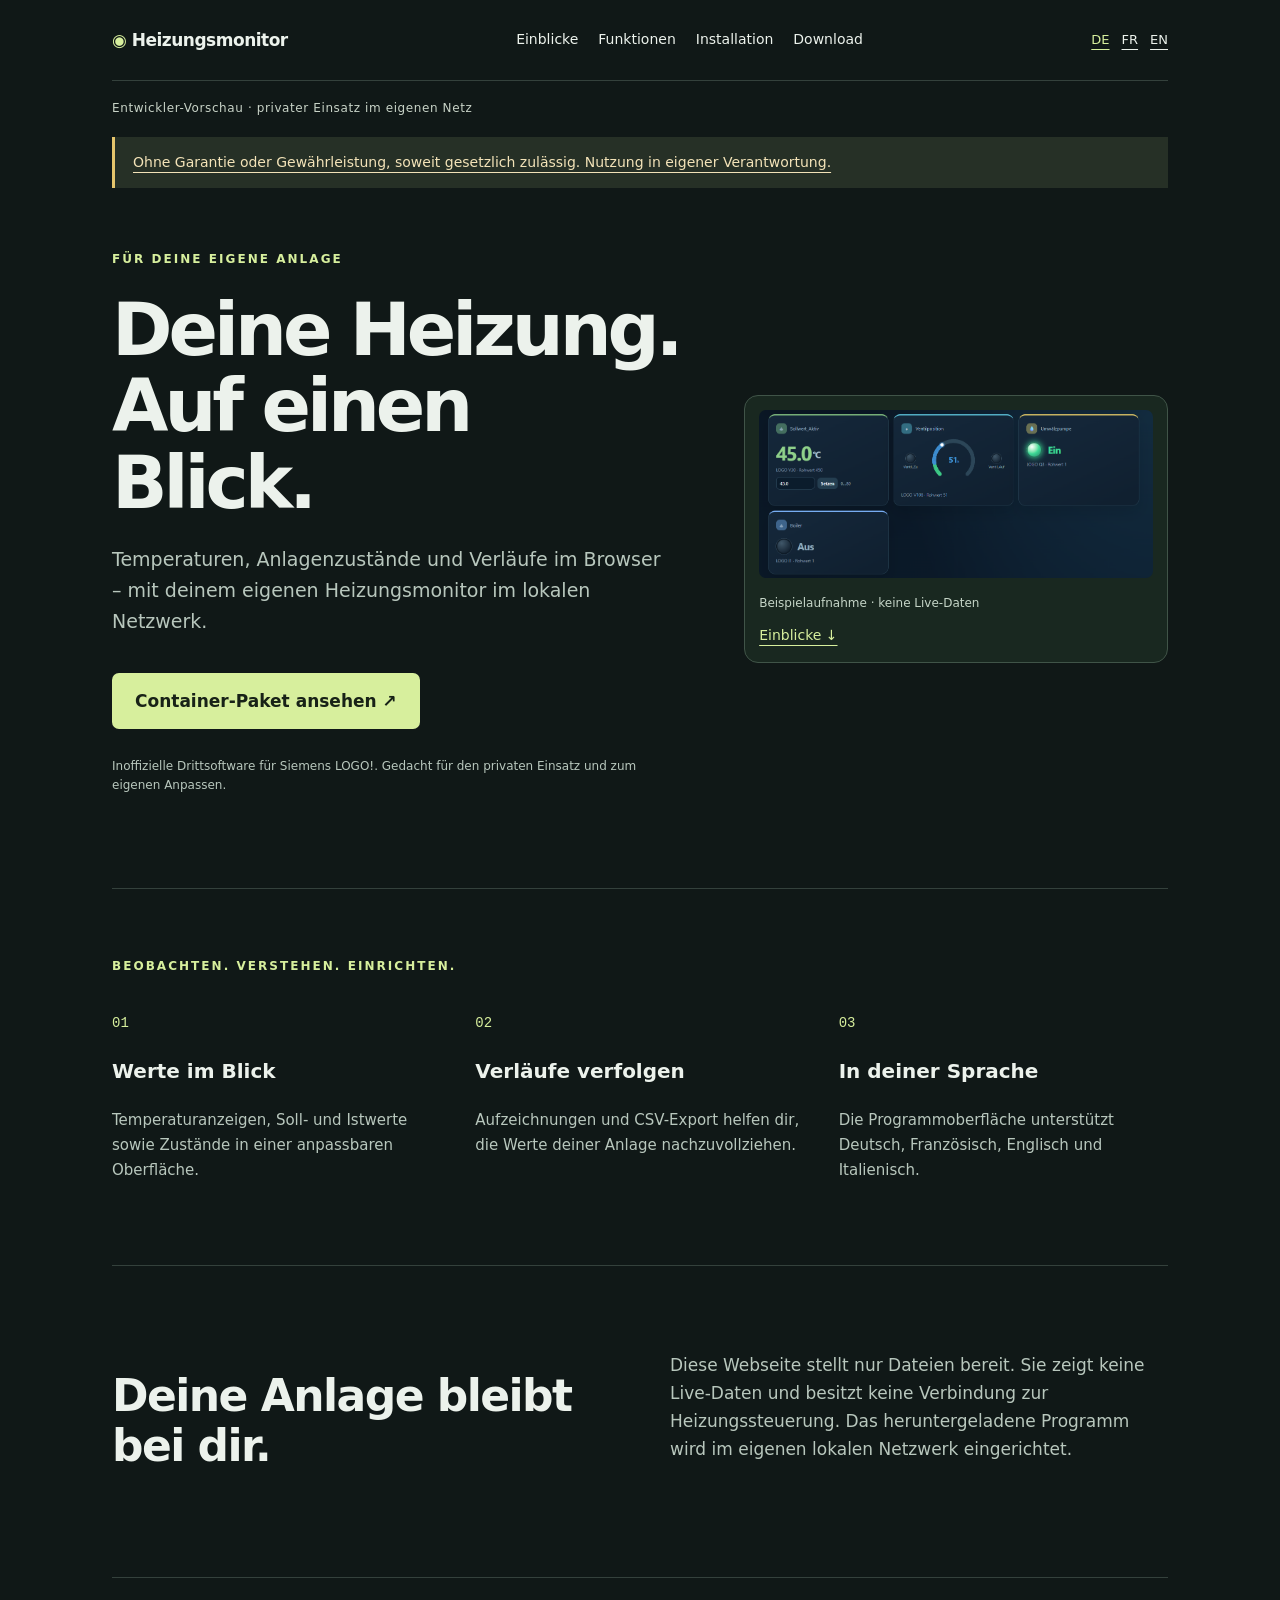
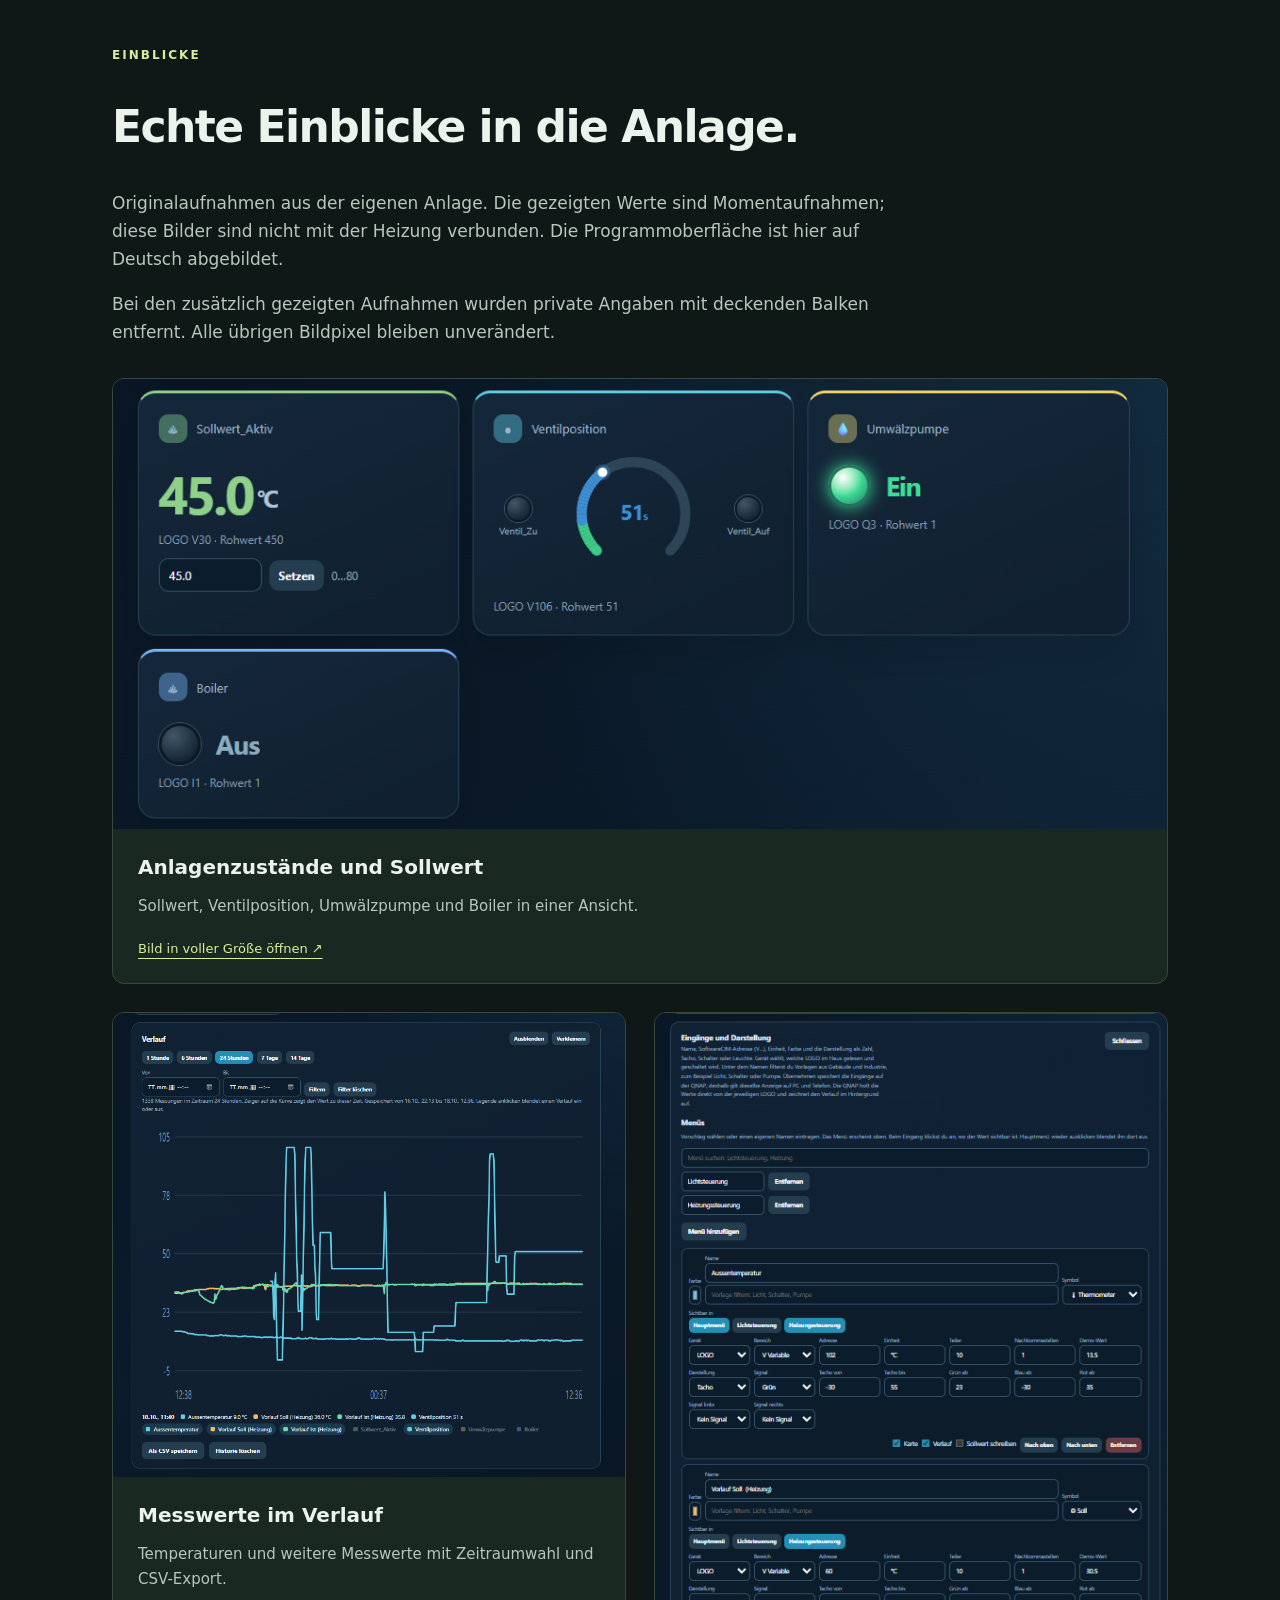
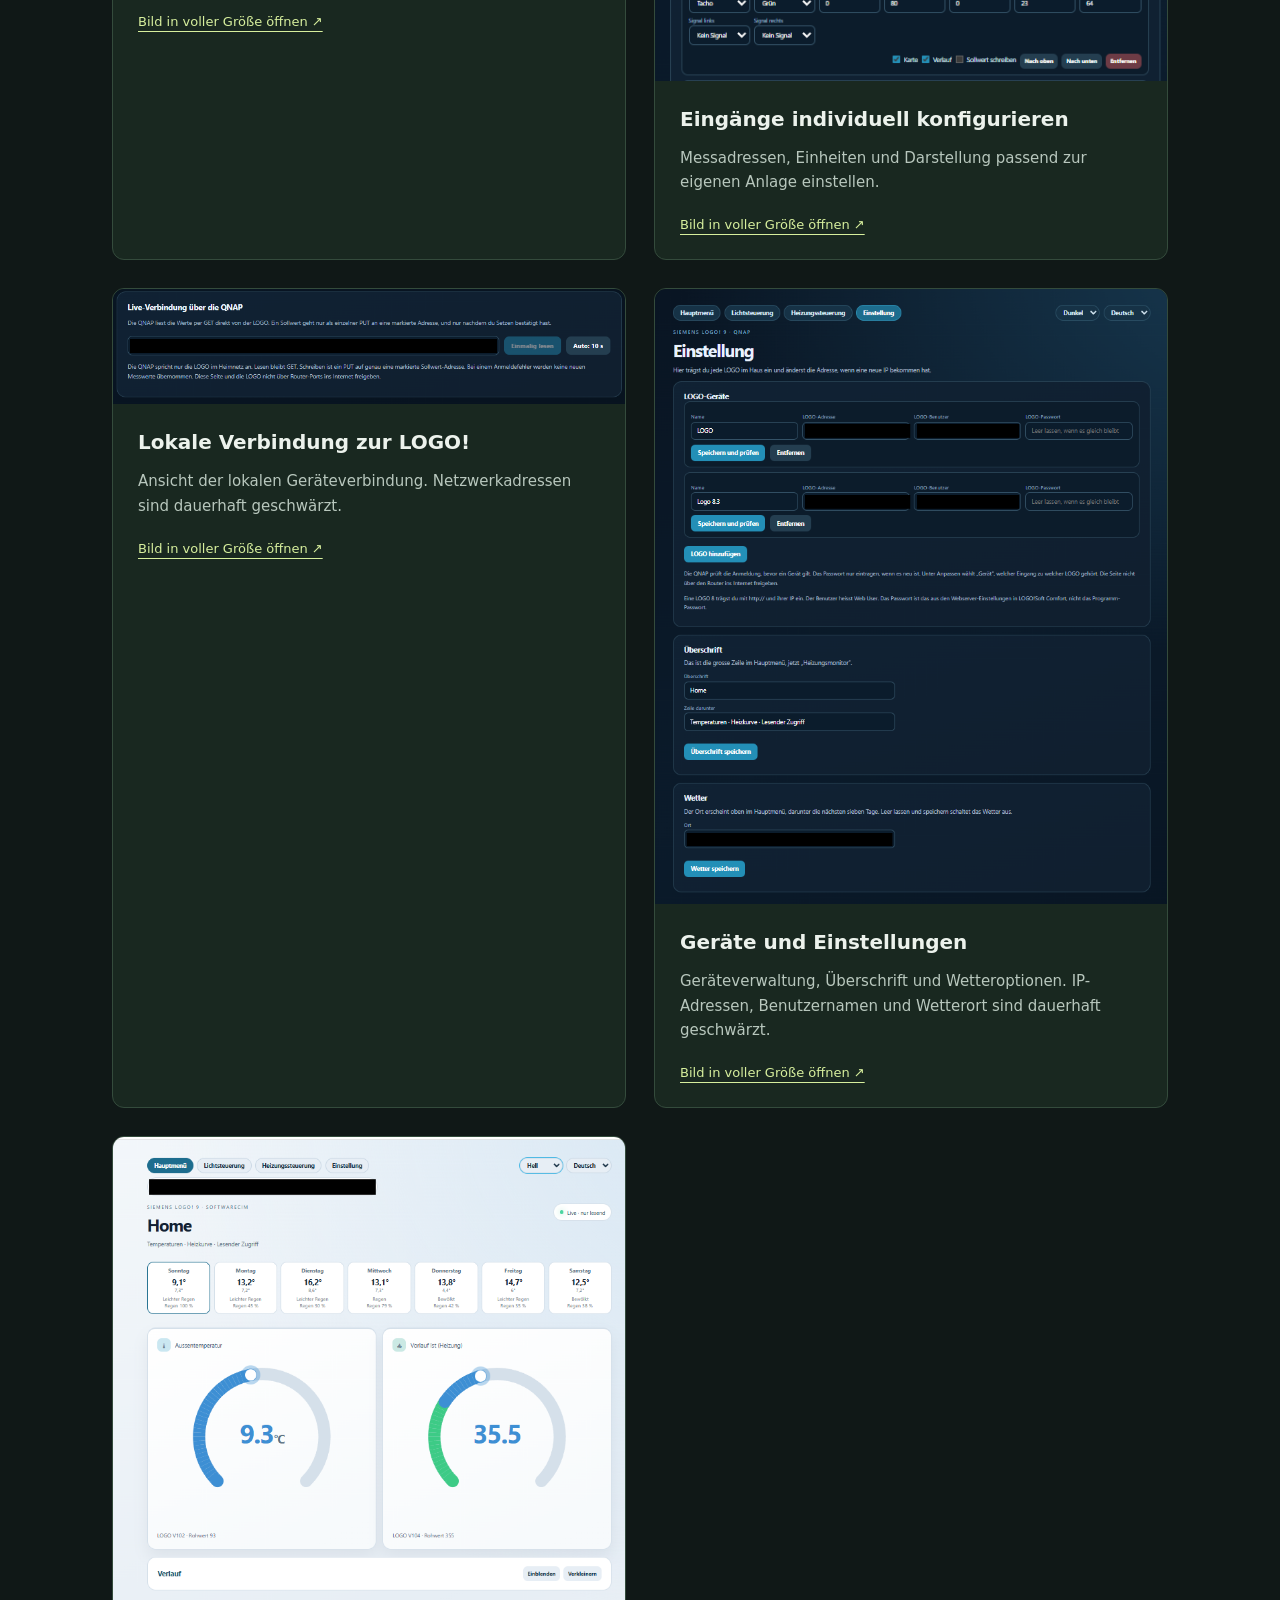
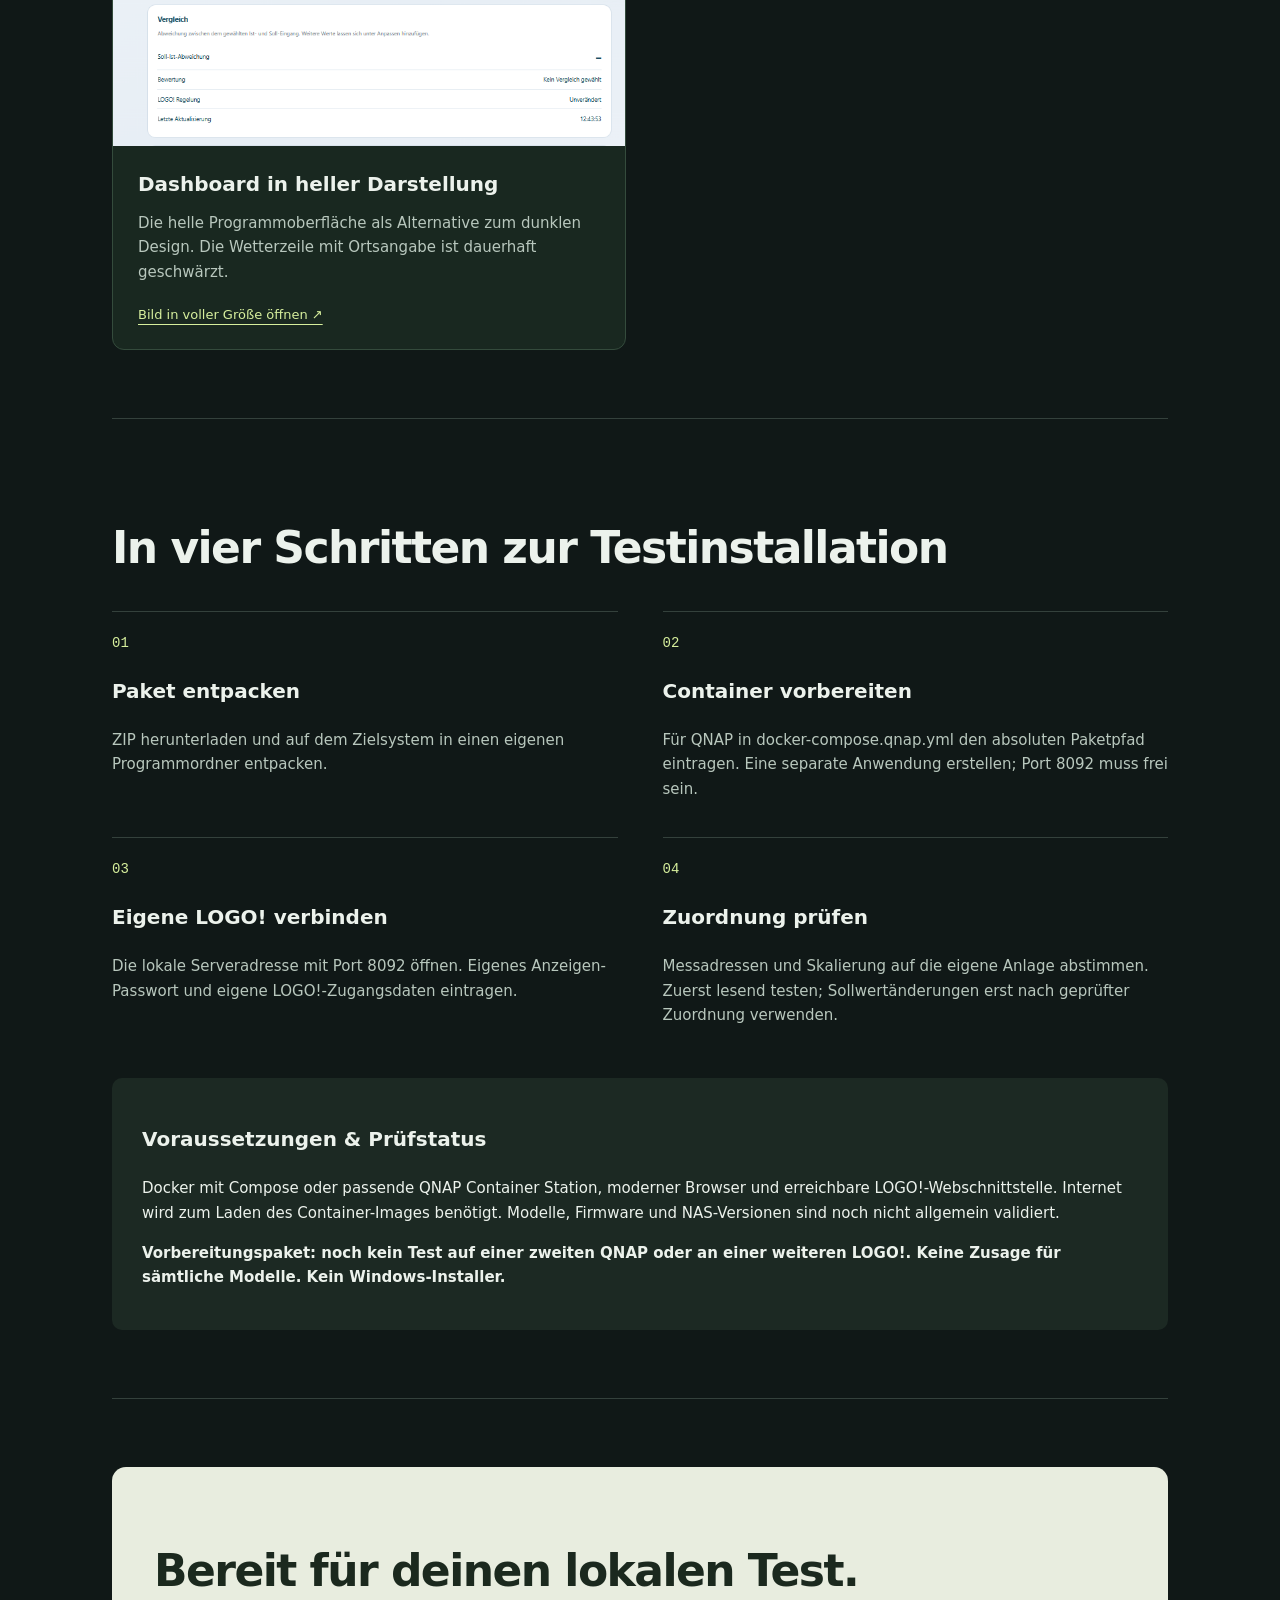
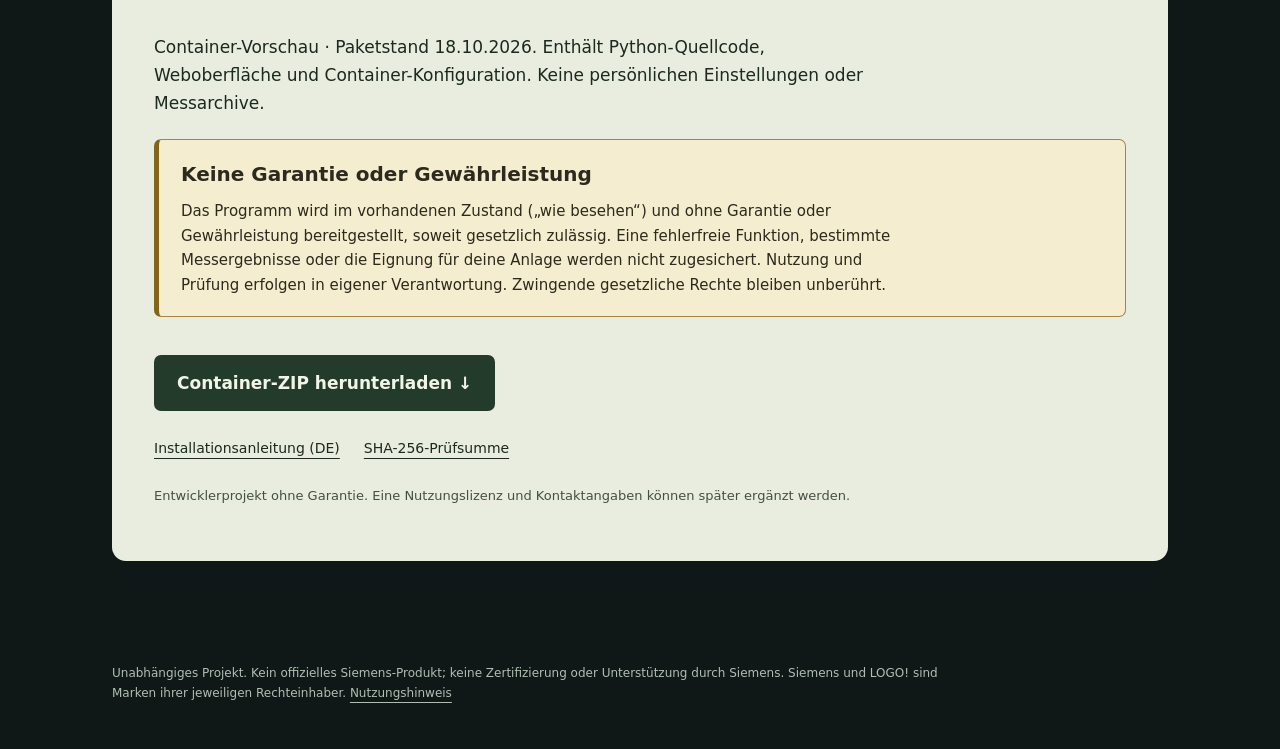
==== index.html @ d0daf029 "Veröffentliche die Entwickler-Vorschau der Heizungsmonitor-Seite. Co-authored-by: Cursor <cursoragen" ====
<!doctype html><html lang="de"><head><meta charset="utf-8"><meta name="viewport" content="width=device-width,initial-scale=1"><meta name="description" content="Temperaturen, Anlagenzustände und Verläufe im Browser – mit deinem eigenen Heizungsmonitor im lokalen Netzwerk."><title>Heizungsmonitor — Deutsch</title><link rel="stylesheet" href="style.css?v=privacy2"></head><body><div class="wrap"><header><a class="brand" href="index.html"><span>◉</span> Heizungsmonitor</a><nav><a href="#screenshots">Einblicke</a><a href="#features">Funktionen</a><a href="#installation">Installation</a><a href="#download">Download</a></nav><div class="languages"><a href="index.html" lang="de" hreflang="de" aria-current="page">DE</a><a href="fr.html" lang="fr" hreflang="fr" >FR</a><a href="en.html" lang="en" hreflang="en" >EN</a></div></header><div class="draft">Entwickler-Vorschau · privater Einsatz im eigenen Netz</div><main><p class="usage-banner"><a href="#usage-notice">Ohne Garantie oder Gewährleistung, soweit gesetzlich zulässig. Nutzung in eigener Verantwortung.</a></p><section class="hero"><div><div class="tag">FÜR DEINE EIGENE ANLAGE</div><h1>Deine Heizung.<br>Auf einen Blick.</h1><p class="lead">Temperaturen, Anlagenzustände und Verläufe im Browser – mit deinem eigenen Heizungsmonitor im lokalen Netzwerk.</p><a class="button" href="#download">Container-Paket ansehen ↗</a><p class="note">Inoffizielle Drittsoftware für Siemens LOGO!. Gedacht für den privaten Einsatz und zum eigenen Anpassen.</p></div><aside class="photo-preview"><a href="#screenshots"><img src="images/anlagenzustand.png" width="1105" height="472" alt="Anlagenzustände und Sollwert"></a><p>Beispielaufnahme · keine Live-Daten</p><a href="#screenshots">Einblicke ↓</a></aside></section><section class="section" id="features"><div class="tag">BEOBACHTEN. VERSTEHEN. EINRICHTEN.</div><div class="features"><article><span class="number">01</span><h3>Werte im Blick</h3><p>Temperaturanzeigen, Soll- und Istwerte sowie Zustände in einer anpassbaren Oberfläche.</p></article><article><span class="number">02</span><h3>Verläufe verfolgen</h3><p>Aufzeichnungen und CSV-Export helfen dir, die Werte deiner Anlage nachzuvollziehen.</p></article><article><span class="number">03</span><h3>In deiner Sprache</h3><p>Die Programmoberfläche unterstützt Deutsch, Französisch, Englisch und Italienisch.</p></article></div></section><section class="section split"><h2>Deine Anlage bleibt bei dir.</h2><p>Diese Webseite stellt nur Dateien bereit. Sie zeigt keine Live-Daten und besitzt keine Verbindung zur Heizungssteuerung. Das heruntergeladene Programm wird im eigenen lokalen Netzwerk eingerichtet.</p></section><section class="section" id="screenshots"><div class="tag">EINBLICKE</div><h2>Echte Einblicke in die Anlage.</h2><p class="gallery-intro">Originalaufnahmen aus der eigenen Anlage. Die gezeigten Werte sind Momentaufnahmen; diese Bilder sind nicht mit der Heizung verbunden. Die Programmoberfläche ist hier auf Deutsch abgebildet.</p><p class="gallery-intro">Bei den zusätzlich gezeigten Aufnahmen wurden private Angaben mit deckenden Balken entfernt. Alle übrigen Bildpixel bleiben unverändert.</p><div class="screenshot-grid"><figure><a class="screenshot-link" href="images/anlagenzustand.png" target="_blank" rel="noopener" aria-label="Bild in voller Größe öffnen: Anlagenzustände und Sollwert"><img src="images/anlagenzustand.png" alt="Anlagenzustände und Sollwert" loading="lazy"></a><figcaption><h3>Anlagenzustände und Sollwert</h3><p>Sollwert, Ventilposition, Umwälzpumpe und Boiler in einer Ansicht.</p><a href="images/anlagenzustand.png" target="_blank" rel="noopener">Bild in voller Größe öffnen ↗</a></figcaption></figure><figure><a class="screenshot-link" href="images/verlauf.png" target="_blank" rel="noopener" aria-label="Bild in voller Größe öffnen: Messwerte im Verlauf"><img src="images/verlauf.png" alt="Messwerte im Verlauf" loading="lazy"></a><figcaption><h3>Messwerte im Verlauf</h3><p>Temperaturen und weitere Messwerte mit Zeitraumwahl und CSV-Export.</p><a href="images/verlauf.png" target="_blank" rel="noopener">Bild in voller Größe öffnen ↗</a></figcaption></figure><figure><a class="screenshot-link" href="images/konfiguration.png" target="_blank" rel="noopener" aria-label="Bild in voller Größe öffnen: Eingänge individuell konfigurieren"><img src="images/konfiguration.png" alt="Eingänge individuell konfigurieren" loading="lazy"></a><figcaption><h3>Eingänge individuell konfigurieren</h3><p>Messadressen, Einheiten und Darstellung passend zur eigenen Anlage einstellen.</p><a href="images/konfiguration.png" target="_blank" rel="noopener">Bild in voller Größe öffnen ↗</a></figcaption></figure><figure><a class="screenshot-link" href="images/verbindung-geschwaerzt.png" target="_blank" rel="noopener" aria-label="Bild in voller Größe öffnen: Lokale Verbindung zur LOGO!"><img src="images/verbindung-geschwaerzt.png" alt="Lokale Verbindung zur LOGO!" loading="lazy"></a><figcaption><h3>Lokale Verbindung zur LOGO!</h3><p>Ansicht der lokalen Geräteverbindung. Netzwerkadressen sind dauerhaft geschwärzt.</p><a href="images/verbindung-geschwaerzt.png" target="_blank" rel="noopener">Bild in voller Größe öffnen ↗</a></figcaption></figure><figure><a class="screenshot-link" href="images/einstellungen-geschwaerzt.png" target="_blank" rel="noopener" aria-label="Bild in voller Größe öffnen: Geräte und Einstellungen"><img src="images/einstellungen-geschwaerzt.png" alt="Geräte und Einstellungen" loading="lazy"></a><figcaption><h3>Geräte und Einstellungen</h3><p>Geräteverwaltung, Überschrift und Wetteroptionen. IP-Adressen, Benutzernamen und Wetterort sind dauerhaft geschwärzt.</p><a href="images/einstellungen-geschwaerzt.png" target="_blank" rel="noopener">Bild in voller Größe öffnen ↗</a></figcaption></figure><figure><a class="screenshot-link" href="images/helle-ansicht-geschwaerzt.png" target="_blank" rel="noopener" aria-label="Bild in voller Größe öffnen: Dashboard in heller Darstellung"><img src="images/helle-ansicht-geschwaerzt.png" alt="Dashboard in heller Darstellung" loading="lazy"></a><figcaption><h3>Dashboard in heller Darstellung</h3><p>Die helle Programmoberfläche als Alternative zum dunklen Design. Die Wetterzeile mit Ortsangabe ist dauerhaft geschwärzt.</p><a href="images/helle-ansicht-geschwaerzt.png" target="_blank" rel="noopener">Bild in voller Größe öffnen ↗</a></figcaption></figure></div></section><section class="section" id="installation"><h2>In vier Schritten zur Testinstallation</h2><ol class="steps"><li><h3>Paket entpacken</h3><p>ZIP herunterladen und auf dem Zielsystem in einen eigenen Programmordner entpacken.</p></li><li><h3>Container vorbereiten</h3><p>Für QNAP in docker-compose.qnap.yml den absoluten Paketpfad eintragen. Eine separate Anwendung erstellen; Port 8092 muss frei sein.</p></li><li><h3>Eigene LOGO! verbinden</h3><p>Die lokale Serveradresse mit Port 8092 öffnen. Eigenes Anzeigen-Passwort und eigene LOGO!-Zugangsdaten eintragen.</p></li><li><h3>Zuordnung prüfen</h3><p>Messadressen und Skalierung auf die eigene Anlage abstimmen. Zuerst lesend testen; Sollwertänderungen erst nach geprüfter Zuordnung verwenden.</p></li></ol><aside class="requirements"><h3>Voraussetzungen & Prüfstatus</h3><p>Docker mit Compose oder passende QNAP Container Station, moderner Browser und erreichbare LOGO!-Webschnittstelle. Internet wird zum Laden des Container-Images benötigt. Modelle, Firmware und NAS-Versionen sind noch nicht allgemein validiert.</p><p><strong>Vorbereitungspaket: noch kein Test auf einer zweiten QNAP oder an einer weiteren LOGO!. Keine Zusage für sämtliche Modelle. Kein Windows-Installer.</strong></p></aside></section><section class="section" id="download"><div class="download"><h2>Bereit für deinen lokalen Test.</h2><p>Container-Vorschau · Paketstand 18.10.2026. Enthält Python-Quellcode, Weboberfläche und Container-Konfiguration. Keine persönlichen Einstellungen oder Messarchive.</p><aside class="usage-notice" id="usage-notice"><h3>Keine Garantie oder Gewährleistung</h3><p>Das Programm wird im vorhandenen Zustand („wie besehen“) und ohne Garantie oder Gewährleistung bereitgestellt, soweit gesetzlich zulässig. Eine fehlerfreie Funktion, bestimmte Messergebnisse oder die Eignung für deine Anlage werden nicht zugesichert. Nutzung und Prüfung erfolgen in eigener Verantwortung. Zwingende gesetzliche Rechte bleiben unberührt.</p></aside><a class="button" href="downloads/heizungsmonitor-container-vorschau-2026-10-18.zip" download>Container-ZIP herunterladen ↓</a><div class="links"><a href="downloads/ANLEITUNG-DE.txt">Installationsanleitung (DE)</a><a href="downloads/SHA256SUMS.txt">SHA-256-Prüfsumme</a></div><p class="fine">Entwicklerprojekt ohne Garantie. Eine Nutzungslizenz und Kontaktangaben können später ergänzt werden.</p></div></section></main><footer>Unabhängiges Projekt. Kein offizielles Siemens-Produkt; keine Zertifizierung oder Unterstützung durch Siemens. Siemens und LOGO! sind Marken ihrer jeweiligen Rechteinhaber. <a href="#usage-notice">Nutzungshinweis</a></footer></div></body></html>
---- style.css ----
*{box-sizing:border-box}html{scroll-behavior:smooth}body{margin:0;background:#101817;color:#ecf2ec;font:17px/1.65 system-ui,sans-serif}a{color:inherit;text-underline-offset:5px}a:focus-visible{outline:3px solid #d7ef9d;outline-offset:6px}.wrap{max-width:1120px;margin:auto;padding:0 32px}header{display:flex;align-items:center;justify-content:space-between;padding:26px 0;border-bottom:1px solid #34413c;gap:20px}.brand{font-weight:750;letter-spacing:-.5px;text-decoration:none}.brand span{color:#d7ef9d}nav{display:flex;gap:20px;flex-wrap:wrap}nav a{text-decoration:none;font-size:14px}.languages{display:flex;gap:12px}.languages a{font-size:13px}.languages [aria-current]{color:#d7ef9d}.draft{font-size:12px;letter-spacing:.05em;color:#c8d3c7;padding:18px 0}.hero{padding:62px 0 80px;display:grid;grid-template-columns:1.35fr 1fr;gap:60px;align-items:center}.tag{font-size:12px;letter-spacing:.17em;color:#d7ef9d;font-weight:650}h1{font-size:clamp(44px,5.7vw,76px);line-height:1.05;letter-spacing:-.055em;font-weight:600;margin:22px 0}h2{font-size:clamp(29px,4vw,44px);line-height:1.15;letter-spacing:-.035em;font-weight:550}h3{font-size:20px;font-weight:600}.lead{font-size:19px;color:#b8c7bd;max-width:560px}.button{display:inline-block;background:#d7ef9d;color:#182217;padding:14px 23px;border-radius:7px;text-decoration:none;font-weight:650;margin:16px 0}.note{font-size:12px;color:#b8c7bd}.art{min-height:310px;border-radius:160px 160px 16px 16px;background:#23372b;padding:38px 28px;display:flex;align-items:center;justify-content:center;flex-direction:column;text-align:center;border:1px solid #4a6049}.symbol{font-size:82px;line-height:1.2;color:#d7ef9d;margin:18px}.art p{font-size:14px;color:#dce8ce}.art small{font-size:12px;color:#b8c7bd}.section{padding:68px 0;border-top:1px solid #34413c}.features{display:grid;grid-template-columns:repeat(3,1fr);gap:34px;margin-top:30px}.features p,.steps p{color:#b8c7bd;font-size:15px}.number{color:#d7ef9d;font:14px monospace}.split{display:grid;grid-template-columns:1fr 1fr;gap:60px;align-items:start}.split p{color:#b8c7bd}.steps{display:grid;grid-template-columns:1fr 1fr;gap:20px 45px;list-style:none;padding:0;counter-reset:steps}.steps li{border-top:1px solid #34413c;padding-top:15px;counter-increment:steps}.steps li:before{content:'0' counter(steps);color:#d7ef9d;font:14px monospace}.requirements{padding:25px 30px;background:#1c2923;border-radius:10px;margin-top:35px}.requirements p{font-size:15px}.download{background:#e8eddf;color:#1b291e;padding:42px;border-radius:14px}.download .button{background:#233b2b;color:#eff6e8}.download p{max-width:740px}.links{display:flex;gap:24px;flex-wrap:wrap;font-size:14px;margin:10px 0 25px}.fine{font-size:13px;opacity:.8}footer{padding:35px 0 45px;color:#afbeb3;font-size:12px;max-width:850px}@media(max-width:760px){.wrap{padding:0 22px}header{flex-wrap:wrap}header nav{order:3;width:100%}.hero,.split{grid-template-columns:1fr;gap:28px}.hero{padding:32px 0 48px}.art{min-height:230px;border-radius:100px 100px 12px 12px}.features,.steps{grid-template-columns:1fr}.section{padding:40px 0}.download{padding:26px}.symbol{font-size:58px}h1{font-size:52px}}@media(prefers-reduced-motion:reduce){html{scroll-behavior:auto}}
.photo-preview{background:#192820;border:1px solid #405448;border-radius:14px;padding:14px;min-width:0}.photo-preview img{display:block;width:100%;height:auto;border-radius:7px}.photo-preview p{font-size:12px;color:#c5d5c7;margin:16px 0 6px}.photo-preview>a:last-child{font-size:14px;color:#d7ef9d}.gallery-intro{max-width:800px;color:#b8c7bd}.screenshot-grid{display:grid;grid-template-columns:1fr 1fr;gap:28px;margin-top:32px}.screenshot-grid figure{margin:0;background:#192820;border:1px solid #344b3c;border-radius:12px;overflow:hidden;min-width:0}.screenshot-grid figure:first-child{grid-column:1/-1}.screenshot-link{display:block;background:#091926}.screenshot-grid img{display:block;width:100%;height:auto}.screenshot-grid figcaption{padding:22px 25px}.screenshot-grid h3{margin:0 0 10px}.screenshot-grid p{font-size:15px;color:#b8c7bd;margin:0 0 14px}.screenshot-grid figcaption a{font-size:13px;color:#d7ef9d}@media(max-width:760px){.screenshot-grid{grid-template-columns:1fr}.screenshot-grid figcaption{padding:18px}.photo-preview{max-width:100%}}

.usage-banner{margin:0;padding:14px 18px;border-left:3px solid #e5c56c;background:#263026;color:#f3e3b8;font-size:14px}.usage-notice{border:1px solid #a08843;border-left:5px solid #826518;background:#f5edcf;padding:18px 22px;border-radius:7px;margin:22px 0;color:#2c291d}.usage-notice h3{margin:0 0 8px}.usage-notice p{font-size:15px;margin:0}#usage-notice{scroll-margin-top:24px}
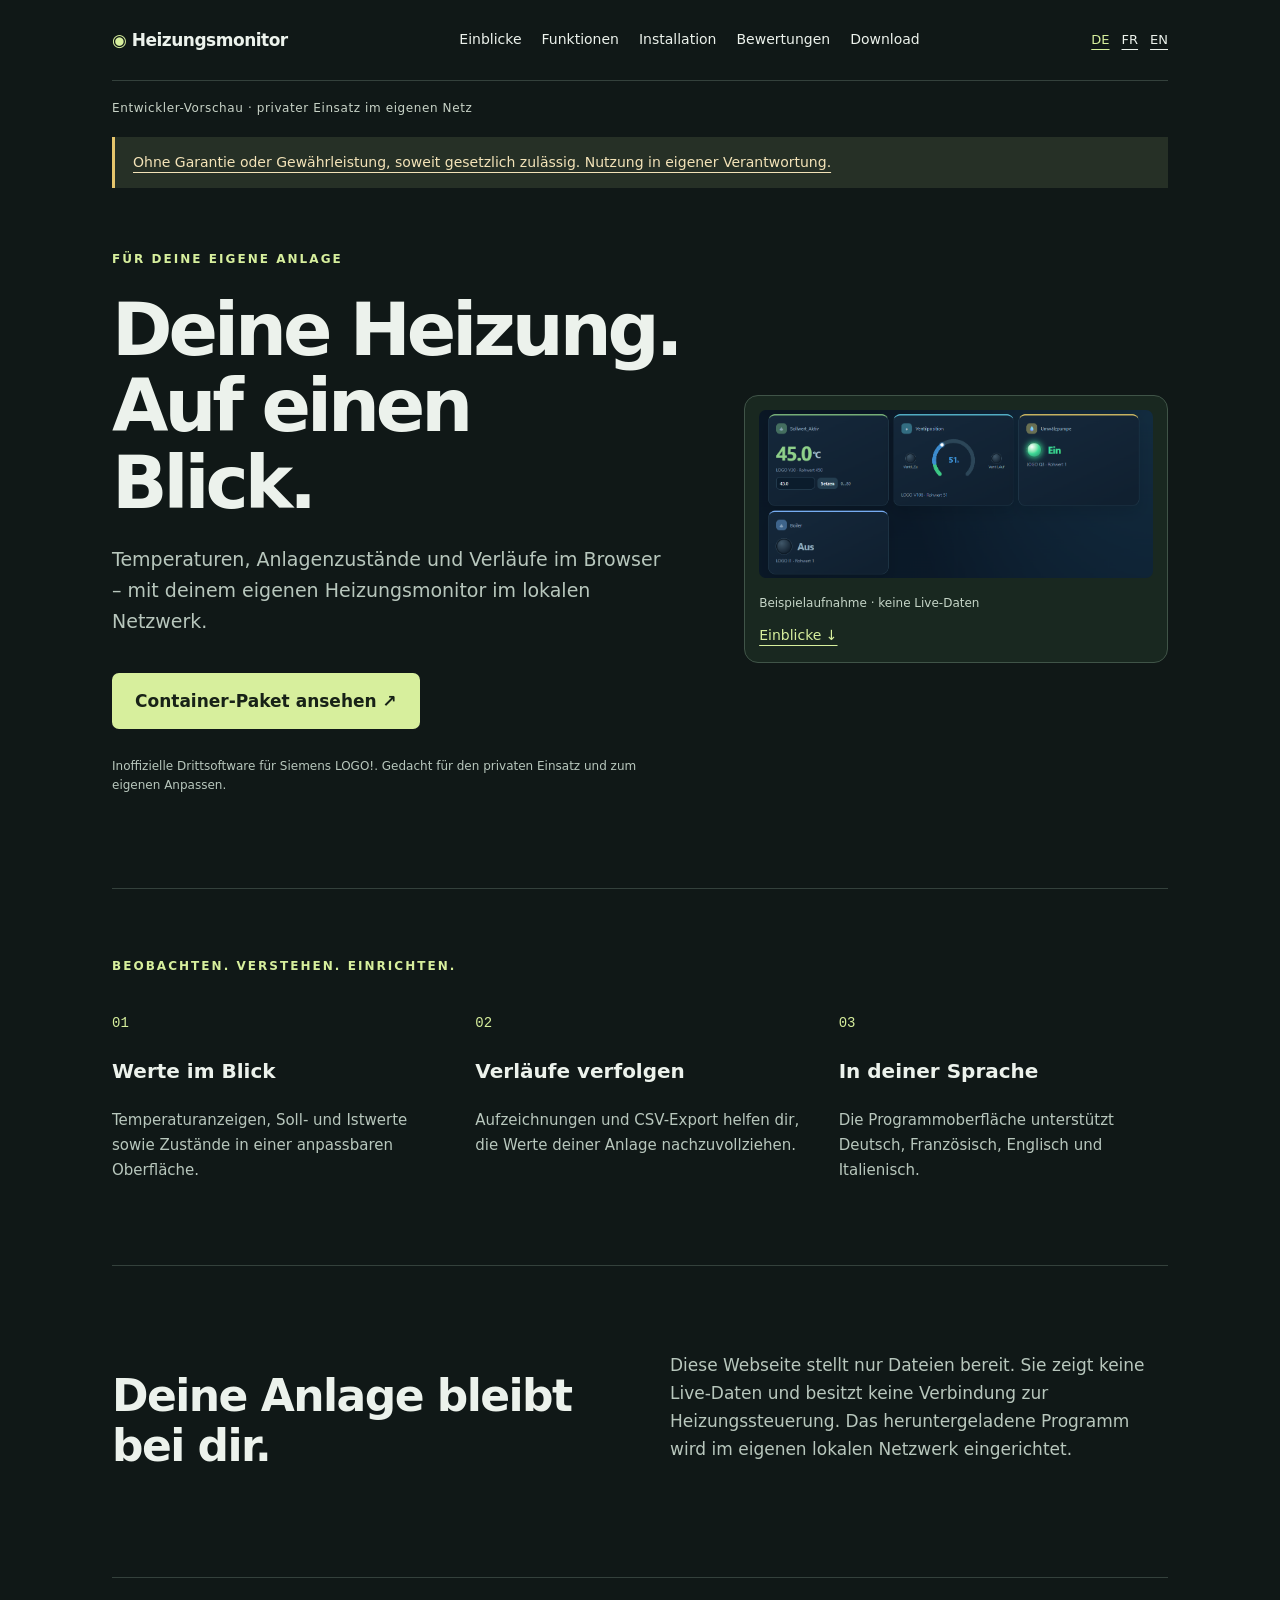
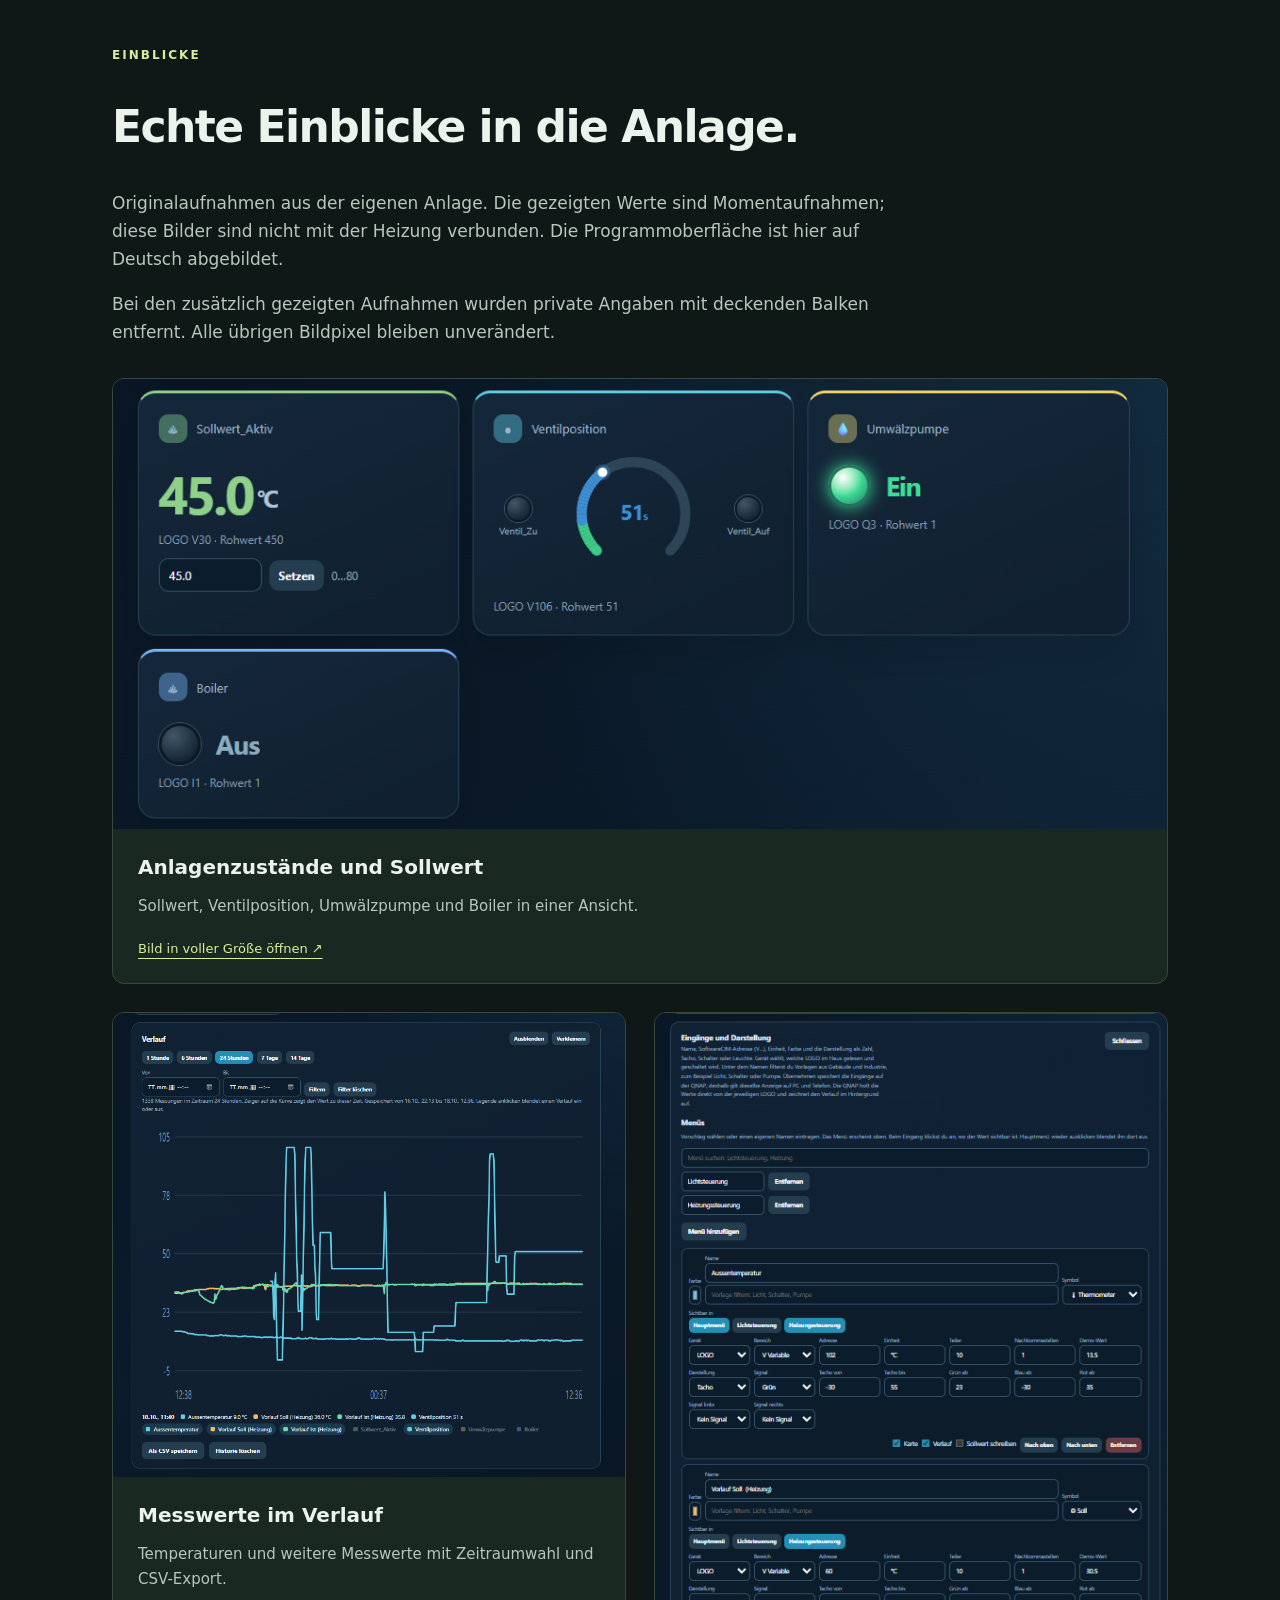
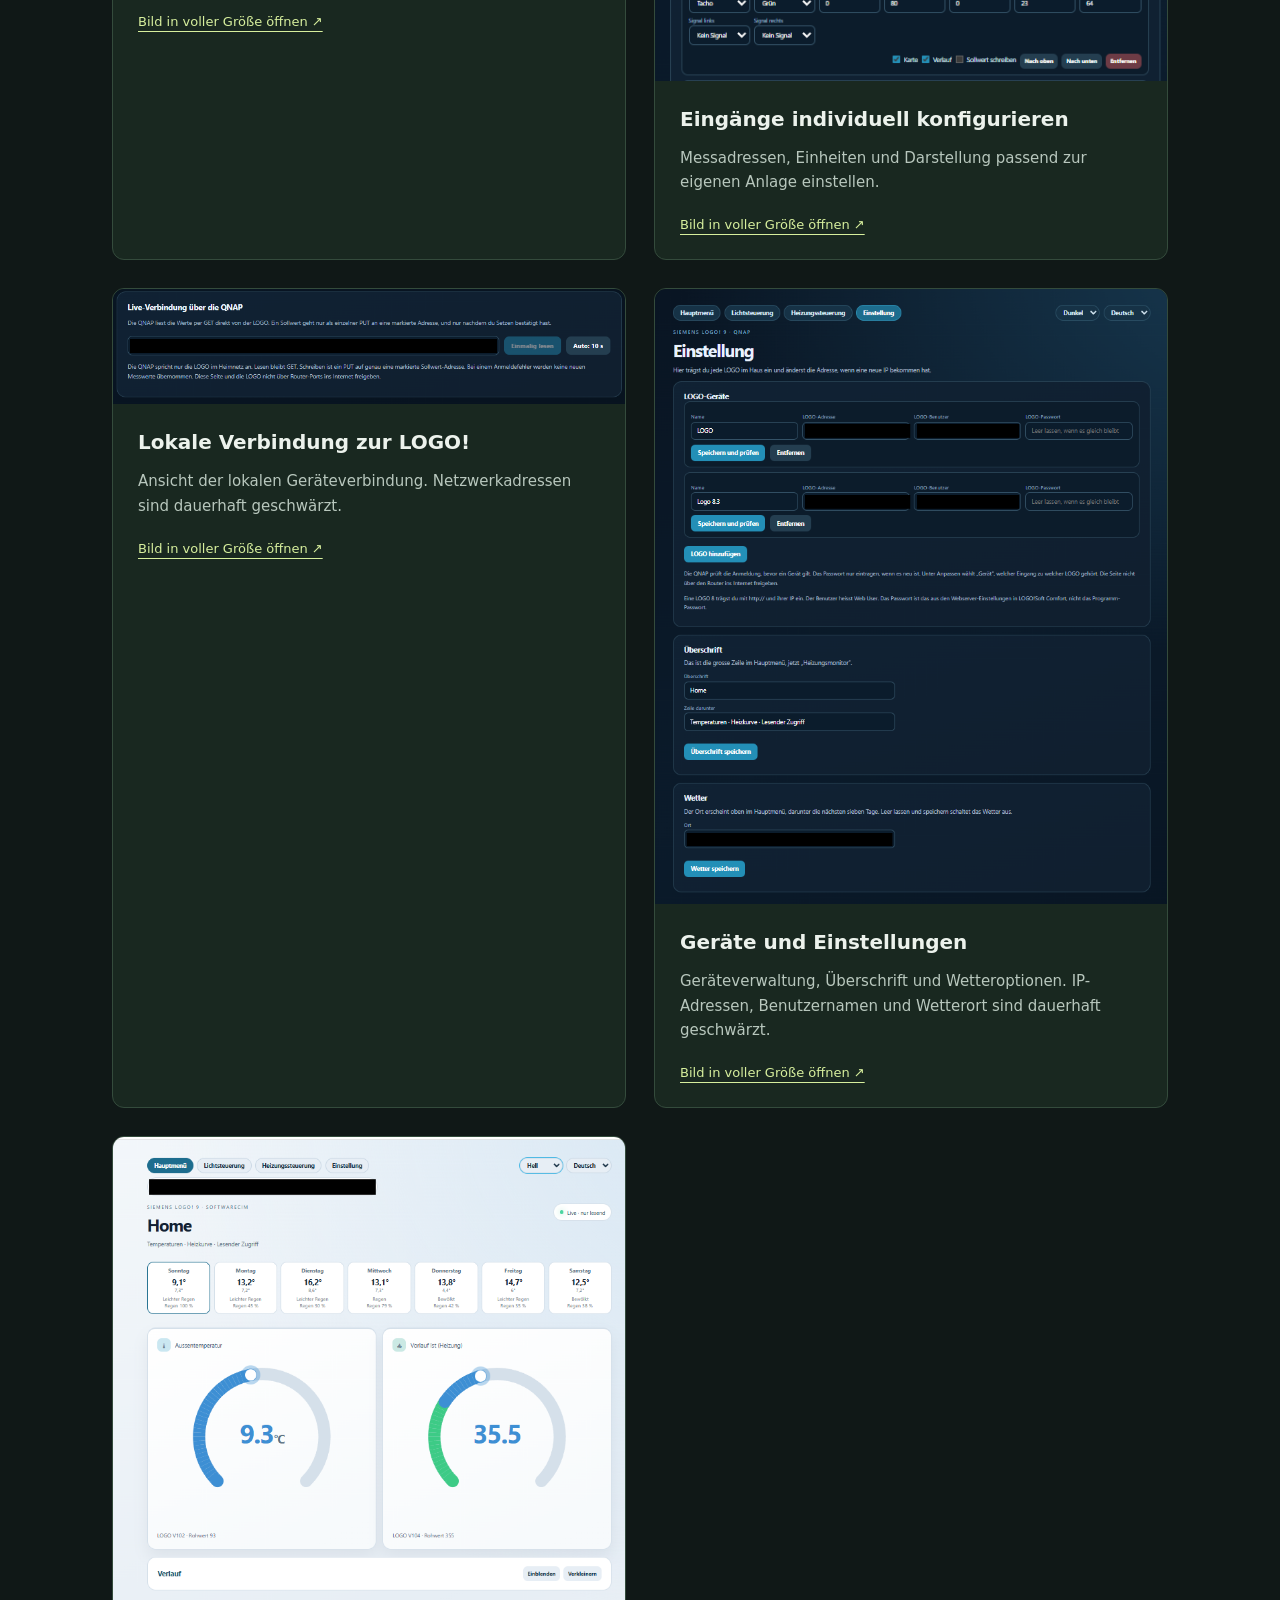
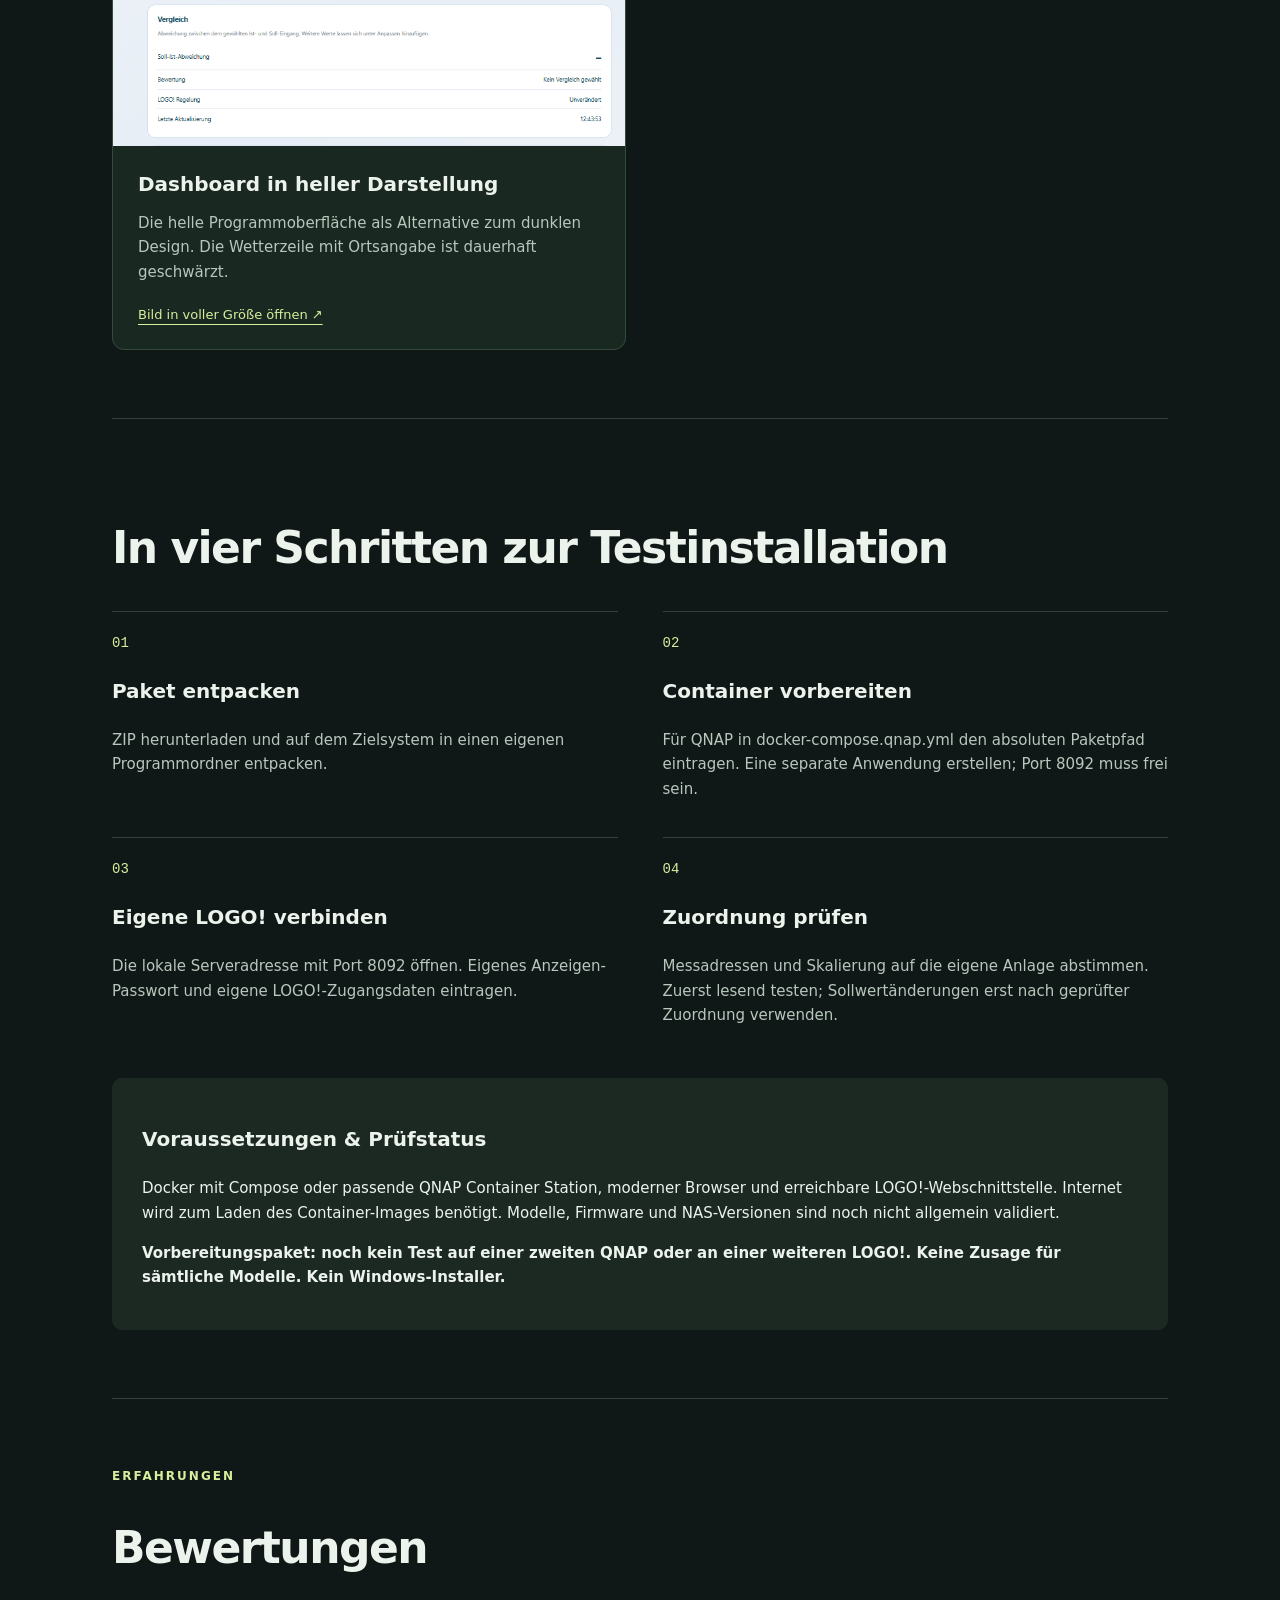
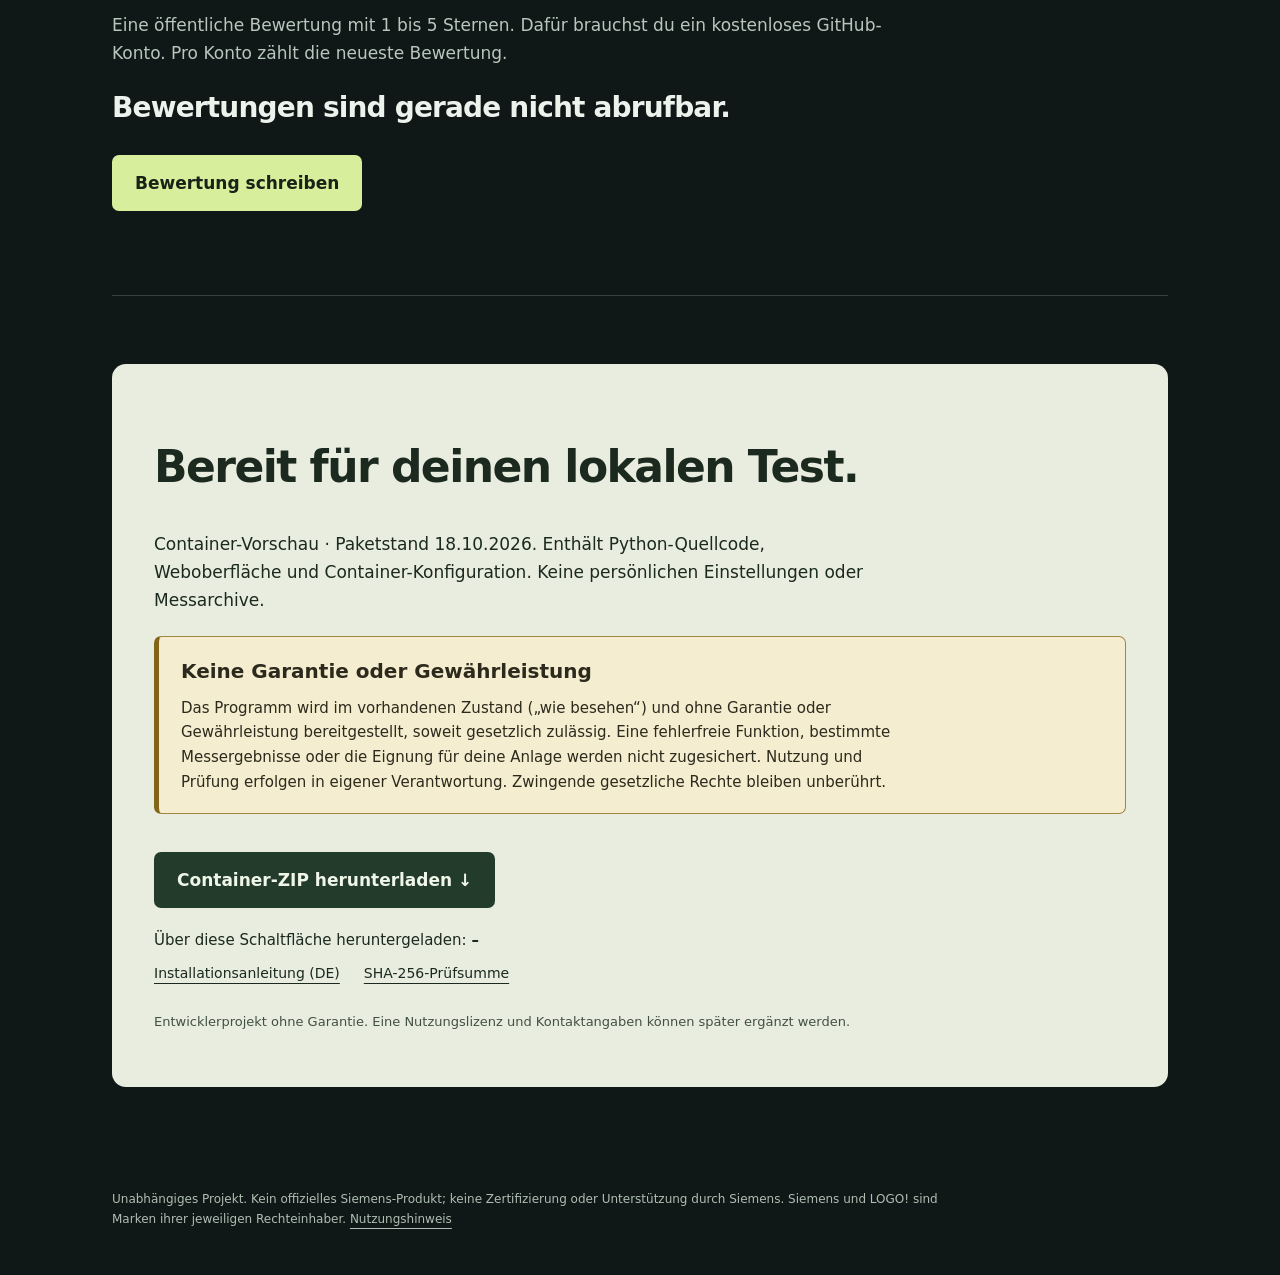
==== commit d4b800c6: "Zeige Download-Zahl und oeffentliche Bewertungen auf der Seite. Co-authored-by: Cursor <cursoragent@" ====
--- a/index.html
+++ b/index.html
@@ -1 +1 @@
-<!doctype html><html lang="de"><head><meta charset="utf-8"><meta name="viewport" content="width=device-width,initial-scale=1"><meta name="description" content="Temperaturen, Anlagenzustände und Verläufe im Browser – mit deinem eigenen Heizungsmonitor im lokalen Netzwerk."><title>Heizungsmonitor — Deutsch</title><link rel="stylesheet" href="style.css?v=privacy2"></head><body><div class="wrap"><header><a class="brand" href="index.html"><span>◉</span> Heizungsmonitor</a><nav><a href="#screenshots">Einblicke</a><a href="#features">Funktionen</a><a href="#installation">Installation</a><a href="#download">Download</a></nav><div class="languages"><a href="index.html" lang="de" hreflang="de" aria-current="page">DE</a><a href="fr.html" lang="fr" hreflang="fr" >FR</a><a href="en.html" lang="en" hreflang="en" >EN</a></div></header><div class="draft">Entwickler-Vorschau · privater Einsatz im eigenen Netz</div><main><p class="usage-banner"><a href="#usage-notice">Ohne Garantie oder Gewährleistung, soweit gesetzlich zulässig. Nutzung in eigener Verantwortung.</a></p><section class="hero"><div><div class="tag">FÜR DEINE EIGENE ANLAGE</div><h1>Deine Heizung.<br>Auf einen Blick.</h1><p class="lead">Temperaturen, Anlagenzustände und Verläufe im Browser – mit deinem eigenen Heizungsmonitor im lokalen Netzwerk.</p><a class="button" href="#download">Container-Paket ansehen ↗</a><p class="note">Inoffizielle Drittsoftware für Siemens LOGO!. Gedacht für den privaten Einsatz und zum eigenen Anpassen.</p></div><aside class="photo-preview"><a href="#screenshots"><img src="images/anlagenzustand.png" width="1105" height="472" alt="Anlagenzustände und Sollwert"></a><p>Beispielaufnahme · keine Live-Daten</p><a href="#screenshots">Einblicke ↓</a></aside></section><section class="section" id="features"><div class="tag">BEOBACHTEN. VERSTEHEN. EINRICHTEN.</div><div class="features"><article><span class="number">01</span><h3>Werte im Blick</h3><p>Temperaturanzeigen, Soll- und Istwerte sowie Zustände in einer anpassbaren Oberfläche.</p></article><article><span class="number">02</span><h3>Verläufe verfolgen</h3><p>Aufzeichnungen und CSV-Export helfen dir, die Werte deiner Anlage nachzuvollziehen.</p></article><article><span class="number">03</span><h3>In deiner Sprache</h3><p>Die Programmoberfläche unterstützt Deutsch, Französisch, Englisch und Italienisch.</p></article></div></section><section class="section split"><h2>Deine Anlage bleibt bei dir.</h2><p>Diese Webseite stellt nur Dateien bereit. Sie zeigt keine Live-Daten und besitzt keine Verbindung zur Heizungssteuerung. Das heruntergeladene Programm wird im eigenen lokalen Netzwerk eingerichtet.</p></section><section class="section" id="screenshots"><div class="tag">EINBLICKE</div><h2>Echte Einblicke in die Anlage.</h2><p class="gallery-intro">Originalaufnahmen aus der eigenen Anlage. Die gezeigten Werte sind Momentaufnahmen; diese Bilder sind nicht mit der Heizung verbunden. Die Programmoberfläche ist hier auf Deutsch abgebildet.</p><p class="gallery-intro">Bei den zusätzlich gezeigten Aufnahmen wurden private Angaben mit deckenden Balken entfernt. Alle übrigen Bildpixel bleiben unverändert.</p><div class="screenshot-grid"><figure><a class="screenshot-link" href="images/anlagenzustand.png" target="_blank" rel="noopener" aria-label="Bild in voller Größe öffnen: Anlagenzustände und Sollwert"><img src="images/anlagenzustand.png" alt="Anlagenzustände und Sollwert" loading="lazy"></a><figcaption><h3>Anlagenzustände und Sollwert</h3><p>Sollwert, Ventilposition, Umwälzpumpe und Boiler in einer Ansicht.</p><a href="images/anlagenzustand.png" target="_blank" rel="noopener">Bild in voller Größe öffnen ↗</a></figcaption></figure><figure><a class="screenshot-link" href="images/verlauf.png" target="_blank" rel="noopener" aria-label="Bild in voller Größe öffnen: Messwerte im Verlauf"><img src="images/verlauf.png" alt="Messwerte im Verlauf" loading="lazy"></a><figcaption><h3>Messwerte im Verlauf</h3><p>Temperaturen und weitere Messwerte mit Zeitraumwahl und CSV-Export.</p><a href="images/verlauf.png" target="_blank" rel="noopener">Bild in voller Größe öffnen ↗</a></figcaption></figure><figure><a class="screenshot-link" href="images/konfiguration.png" target="_blank" rel="noopener" aria-label="Bild in voller Größe öffnen: Eingänge individuell konfigurieren"><img src="images/konfiguration.png" alt="Eingänge individuell konfigurieren" loading="lazy"></a><figcaption><h3>Eingänge individuell konfigurieren</h3><p>Messadressen, Einheiten und Darstellung passend zur eigenen Anlage einstellen.</p><a href="images/konfiguration.png" target="_blank" rel="noopener">Bild in voller Größe öffnen ↗</a></figcaption></figure><figure><a class="screenshot-link" href="images/verbindung-geschwaerzt.png" target="_blank" rel="noopener" aria-label="Bild in voller Größe öffnen: Lokale Verbindung zur LOGO!"><img src="images/verbindung-geschwaerzt.png" alt="Lokale Verbindung zur LOGO!" loading="lazy"></a><figcaption><h3>Lokale Verbindung zur LOGO!</h3><p>Ansicht der lokalen Geräteverbindung. Netzwerkadressen sind dauerhaft geschwärzt.</p><a href="images/verbindung-geschwaerzt.png" target="_blank" rel="noopener">Bild in voller Größe öffnen ↗</a></figcaption></figure><figure><a class="screenshot-link" href="images/einstellungen-geschwaerzt.png" target="_blank" rel="noopener" aria-label="Bild in voller Größe öffnen: Geräte und Einstellungen"><img src="images/einstellungen-geschwaerzt.png" alt="Geräte und Einstellungen" loading="lazy"></a><figcaption><h3>Geräte und Einstellungen</h3><p>Geräteverwaltung, Überschrift und Wetteroptionen. IP-Adressen, Benutzernamen und Wetterort sind dauerhaft geschwärzt.</p><a href="images/einstellungen-geschwaerzt.png" target="_blank" rel="noopener">Bild in voller Größe öffnen ↗</a></figcaption></figure><figure><a class="screenshot-link" href="images/helle-ansicht-geschwaerzt.png" target="_blank" rel="noopener" aria-label="Bild in voller Größe öffnen: Dashboard in heller Darstellung"><img src="images/helle-ansicht-geschwaerzt.png" alt="Dashboard in heller Darstellung" loading="lazy"></a><figcaption><h3>Dashboard in heller Darstellung</h3><p>Die helle Programmoberfläche als Alternative zum dunklen Design. Die Wetterzeile mit Ortsangabe ist dauerhaft geschwärzt.</p><a href="images/helle-ansicht-geschwaerzt.png" target="_blank" rel="noopener">Bild in voller Größe öffnen ↗</a></figcaption></figure></div></section><section class="section" id="installation"><h2>In vier Schritten zur Testinstallation</h2><ol class="steps"><li><h3>Paket entpacken</h3><p>ZIP herunterladen und auf dem Zielsystem in einen eigenen Programmordner entpacken.</p></li><li><h3>Container vorbereiten</h3><p>Für QNAP in docker-compose.qnap.yml den absoluten Paketpfad eintragen. Eine separate Anwendung erstellen; Port 8092 muss frei sein.</p></li><li><h3>Eigene LOGO! verbinden</h3><p>Die lokale Serveradresse mit Port 8092 öffnen. Eigenes Anzeigen-Passwort und eigene LOGO!-Zugangsdaten eintragen.</p></li><li><h3>Zuordnung prüfen</h3><p>Messadressen und Skalierung auf die eigene Anlage abstimmen. Zuerst lesend testen; Sollwertänderungen erst nach geprüfter Zuordnung verwenden.</p></li></ol><aside class="requirements"><h3>Voraussetzungen & Prüfstatus</h3><p>Docker mit Compose oder passende QNAP Container Station, moderner Browser und erreichbare LOGO!-Webschnittstelle. Internet wird zum Laden des Container-Images benötigt. Modelle, Firmware und NAS-Versionen sind noch nicht allgemein validiert.</p><p><strong>Vorbereitungspaket: noch kein Test auf einer zweiten QNAP oder an einer weiteren LOGO!. Keine Zusage für sämtliche Modelle. Kein Windows-Installer.</strong></p></aside></section><section class="section" id="download"><div class="download"><h2>Bereit für deinen lokalen Test.</h2><p>Container-Vorschau · Paketstand 18.10.2026. Enthält Python-Quellcode, Weboberfläche und Container-Konfiguration. Keine persönlichen Einstellungen oder Messarchive.</p><aside class="usage-notice" id="usage-notice"><h3>Keine Garantie oder Gewährleistung</h3><p>Das Programm wird im vorhandenen Zustand („wie besehen“) und ohne Garantie oder Gewährleistung bereitgestellt, soweit gesetzlich zulässig. Eine fehlerfreie Funktion, bestimmte Messergebnisse oder die Eignung für deine Anlage werden nicht zugesichert. Nutzung und Prüfung erfolgen in eigener Verantwortung. Zwingende gesetzliche Rechte bleiben unberührt.</p></aside><a class="button" href="downloads/heizungsmonitor-container-vorschau-2026-10-18.zip" download>Container-ZIP herunterladen ↓</a><div class="links"><a href="downloads/ANLEITUNG-DE.txt">Installationsanleitung (DE)</a><a href="downloads/SHA256SUMS.txt">SHA-256-Prüfsumme</a></div><p class="fine">Entwicklerprojekt ohne Garantie. Eine Nutzungslizenz und Kontaktangaben können später ergänzt werden.</p></div></section></main><footer>Unabhängiges Projekt. Kein offizielles Siemens-Produkt; keine Zertifizierung oder Unterstützung durch Siemens. Siemens und LOGO! sind Marken ihrer jeweiligen Rechteinhaber. <a href="#usage-notice">Nutzungshinweis</a></footer></div></body></html>+<!doctype html><html lang="de"><head><meta charset="utf-8"><meta name="viewport" content="width=device-width,initial-scale=1"><meta name="description" content="Temperaturen, Anlagenzustände und Verläufe im Browser – mit deinem eigenen Heizungsmonitor im lokalen Netzwerk."><title>Heizungsmonitor — Deutsch</title><link rel="stylesheet" href="style.css?v=ratings1"></head><body><div class="wrap"><header><a class="brand" href="index.html"><span>◉</span> Heizungsmonitor</a><nav><a href="#screenshots">Einblicke</a><a href="#features">Funktionen</a><a href="#installation">Installation</a><a href="#reviews">Bewertungen</a><a href="#download">Download</a></nav><div class="languages"><a href="index.html" lang="de" hreflang="de" aria-current="page">DE</a><a href="fr.html" lang="fr" hreflang="fr" >FR</a><a href="en.html" lang="en" hreflang="en" >EN</a></div></header><div class="draft">Entwickler-Vorschau · privater Einsatz im eigenen Netz</div><main><p class="usage-banner"><a href="#usage-notice">Ohne Garantie oder Gewährleistung, soweit gesetzlich zulässig. Nutzung in eigener Verantwortung.</a></p><section class="hero"><div><div class="tag">FÜR DEINE EIGENE ANLAGE</div><h1>Deine Heizung.<br>Auf einen Blick.</h1><p class="lead">Temperaturen, Anlagenzustände und Verläufe im Browser – mit deinem eigenen Heizungsmonitor im lokalen Netzwerk.</p><a class="button" href="#download">Container-Paket ansehen ↗</a><p class="note">Inoffizielle Drittsoftware für Siemens LOGO!. Gedacht für den privaten Einsatz und zum eigenen Anpassen.</p></div><aside class="photo-preview"><a href="#screenshots"><img src="images/anlagenzustand.png" width="1105" height="472" alt="Anlagenzustände und Sollwert"></a><p>Beispielaufnahme · keine Live-Daten</p><a href="#screenshots">Einblicke ↓</a></aside></section><section class="section" id="features"><div class="tag">BEOBACHTEN. VERSTEHEN. EINRICHTEN.</div><div class="features"><article><span class="number">01</span><h3>Werte im Blick</h3><p>Temperaturanzeigen, Soll- und Istwerte sowie Zustände in einer anpassbaren Oberfläche.</p></article><article><span class="number">02</span><h3>Verläufe verfolgen</h3><p>Aufzeichnungen und CSV-Export helfen dir, die Werte deiner Anlage nachzuvollziehen.</p></article><article><span class="number">03</span><h3>In deiner Sprache</h3><p>Die Programmoberfläche unterstützt Deutsch, Französisch, Englisch und Italienisch.</p></article></div></section><section class="section split"><h2>Deine Anlage bleibt bei dir.</h2><p>Diese Webseite stellt nur Dateien bereit. Sie zeigt keine Live-Daten und besitzt keine Verbindung zur Heizungssteuerung. Das heruntergeladene Programm wird im eigenen lokalen Netzwerk eingerichtet.</p></section><section class="section" id="screenshots"><div class="tag">EINBLICKE</div><h2>Echte Einblicke in die Anlage.</h2><p class="gallery-intro">Originalaufnahmen aus der eigenen Anlage. Die gezeigten Werte sind Momentaufnahmen; diese Bilder sind nicht mit der Heizung verbunden. Die Programmoberfläche ist hier auf Deutsch abgebildet.</p><p class="gallery-intro">Bei den zusätzlich gezeigten Aufnahmen wurden private Angaben mit deckenden Balken entfernt. Alle übrigen Bildpixel bleiben unverändert.</p><div class="screenshot-grid"><figure><a class="screenshot-link" href="images/anlagenzustand.png" target="_blank" rel="noopener" aria-label="Bild in voller Größe öffnen: Anlagenzustände und Sollwert"><img src="images/anlagenzustand.png" alt="Anlagenzustände und Sollwert" loading="lazy"></a><figcaption><h3>Anlagenzustände und Sollwert</h3><p>Sollwert, Ventilposition, Umwälzpumpe und Boiler in einer Ansicht.</p><a href="images/anlagenzustand.png" target="_blank" rel="noopener">Bild in voller Größe öffnen ↗</a></figcaption></figure><figure><a class="screenshot-link" href="images/verlauf.png" target="_blank" rel="noopener" aria-label="Bild in voller Größe öffnen: Messwerte im Verlauf"><img src="images/verlauf.png" alt="Messwerte im Verlauf" loading="lazy"></a><figcaption><h3>Messwerte im Verlauf</h3><p>Temperaturen und weitere Messwerte mit Zeitraumwahl und CSV-Export.</p><a href="images/verlauf.png" target="_blank" rel="noopener">Bild in voller Größe öffnen ↗</a></figcaption></figure><figure><a class="screenshot-link" href="images/konfiguration.png" target="_blank" rel="noopener" aria-label="Bild in voller Größe öffnen: Eingänge individuell konfigurieren"><img src="images/konfiguration.png" alt="Eingänge individuell konfigurieren" loading="lazy"></a><figcaption><h3>Eingänge individuell konfigurieren</h3><p>Messadressen, Einheiten und Darstellung passend zur eigenen Anlage einstellen.</p><a href="images/konfiguration.png" target="_blank" rel="noopener">Bild in voller Größe öffnen ↗</a></figcaption></figure><figure><a class="screenshot-link" href="images/verbindung-geschwaerzt.png" target="_blank" rel="noopener" aria-label="Bild in voller Größe öffnen: Lokale Verbindung zur LOGO!"><img src="images/verbindung-geschwaerzt.png" alt="Lokale Verbindung zur LOGO!" loading="lazy"></a><figcaption><h3>Lokale Verbindung zur LOGO!</h3><p>Ansicht der lokalen Geräteverbindung. Netzwerkadressen sind dauerhaft geschwärzt.</p><a href="images/verbindung-geschwaerzt.png" target="_blank" rel="noopener">Bild in voller Größe öffnen ↗</a></figcaption></figure><figure><a class="screenshot-link" href="images/einstellungen-geschwaerzt.png" target="_blank" rel="noopener" aria-label="Bild in voller Größe öffnen: Geräte und Einstellungen"><img src="images/einstellungen-geschwaerzt.png" alt="Geräte und Einstellungen" loading="lazy"></a><figcaption><h3>Geräte und Einstellungen</h3><p>Geräteverwaltung, Überschrift und Wetteroptionen. IP-Adressen, Benutzernamen und Wetterort sind dauerhaft geschwärzt.</p><a href="images/einstellungen-geschwaerzt.png" target="_blank" rel="noopener">Bild in voller Größe öffnen ↗</a></figcaption></figure><figure><a class="screenshot-link" href="images/helle-ansicht-geschwaerzt.png" target="_blank" rel="noopener" aria-label="Bild in voller Größe öffnen: Dashboard in heller Darstellung"><img src="images/helle-ansicht-geschwaerzt.png" alt="Dashboard in heller Darstellung" loading="lazy"></a><figcaption><h3>Dashboard in heller Darstellung</h3><p>Die helle Programmoberfläche als Alternative zum dunklen Design. Die Wetterzeile mit Ortsangabe ist dauerhaft geschwärzt.</p><a href="images/helle-ansicht-geschwaerzt.png" target="_blank" rel="noopener">Bild in voller Größe öffnen ↗</a></figcaption></figure></div></section><section class="section" id="installation"><h2>In vier Schritten zur Testinstallation</h2><ol class="steps"><li><h3>Paket entpacken</h3><p>ZIP herunterladen und auf dem Zielsystem in einen eigenen Programmordner entpacken.</p></li><li><h3>Container vorbereiten</h3><p>Für QNAP in docker-compose.qnap.yml den absoluten Paketpfad eintragen. Eine separate Anwendung erstellen; Port 8092 muss frei sein.</p></li><li><h3>Eigene LOGO! verbinden</h3><p>Die lokale Serveradresse mit Port 8092 öffnen. Eigenes Anzeigen-Passwort und eigene LOGO!-Zugangsdaten eintragen.</p></li><li><h3>Zuordnung prüfen</h3><p>Messadressen und Skalierung auf die eigene Anlage abstimmen. Zuerst lesend testen; Sollwertänderungen erst nach geprüfter Zuordnung verwenden.</p></li></ol><aside class="requirements"><h3>Voraussetzungen & Prüfstatus</h3><p>Docker mit Compose oder passende QNAP Container Station, moderner Browser und erreichbare LOGO!-Webschnittstelle. Internet wird zum Laden des Container-Images benötigt. Modelle, Firmware und NAS-Versionen sind noch nicht allgemein validiert.</p><p><strong>Vorbereitungspaket: noch kein Test auf einer zweiten QNAP oder an einer weiteren LOGO!. Keine Zusage für sämtliche Modelle. Kein Windows-Installer.</strong></p></aside></section><section class="section" id="reviews" data-empty="Noch keine Bewertungen." data-error="Bewertungen sind gerade nicht abrufbar." data-stars=" / 5" data-decimal="," data-one="Bewertung" data-many="Bewertungen" data-open="Auf GitHub öffnen"><div class="tag">ERFAHRUNGEN</div><h2>Bewertungen</h2><p class="gallery-intro">Eine öffentliche Bewertung mit 1 bis 5 Sternen. Dafür brauchst du ein kostenloses GitHub-Konto. Pro Konto zählt die neueste Bewertung.</p><p class="review-summary"><strong data-average>…</strong><span data-review-count></span></p><div class="reviews" data-review-list></div><a class="button" href="https://github.com/celo39/heizungsmonitor/issues/new?template=bewertung.yml">Bewertung schreiben</a></section><section class="section" id="download"><div class="download"><h2>Bereit für deinen lokalen Test.</h2><p>Container-Vorschau · Paketstand 18.10.2026. Enthält Python-Quellcode, Weboberfläche und Container-Konfiguration. Keine persönlichen Einstellungen oder Messarchive.</p><aside class="usage-notice" id="usage-notice"><h3>Keine Garantie oder Gewährleistung</h3><p>Das Programm wird im vorhandenen Zustand („wie besehen“) und ohne Garantie oder Gewährleistung bereitgestellt, soweit gesetzlich zulässig. Eine fehlerfreie Funktion, bestimmte Messergebnisse oder die Eignung für deine Anlage werden nicht zugesichert. Nutzung und Prüfung erfolgen in eigener Verantwortung. Zwingende gesetzliche Rechte bleiben unberührt.</p></aside><a class="button" href="https://github.com/celo39/heizungsmonitor/releases/download/v2026-10-18/heizungsmonitor-container-vorschau-2026-10-18.zip">Container-ZIP herunterladen ↓</a><p class="download-count">Über diese Schaltfläche heruntergeladen: <strong data-downloads>…</strong></p><div class="links"><a href="downloads/ANLEITUNG-DE.txt">Installationsanleitung (DE)</a><a href="downloads/SHA256SUMS.txt">SHA-256-Prüfsumme</a></div><p class="fine">Entwicklerprojekt ohne Garantie. Eine Nutzungslizenz und Kontaktangaben können später ergänzt werden.</p></div></section></main><footer>Unabhängiges Projekt. Kein offizielles Siemens-Produkt; keine Zertifizierung oder Unterstützung durch Siemens. Siemens und LOGO! sind Marken ihrer jeweiligen Rechteinhaber. <a href="#usage-notice">Nutzungshinweis</a></footer></div><script src="site.js?v=1"></script></body></html>
--- a/style.css
+++ b/style.css
@@ -2,3 +2,4 @@
 .photo-preview{background:#192820;border:1px solid #405448;border-radius:14px;padding:14px;min-width:0}.photo-preview img{display:block;width:100%;height:auto;border-radius:7px}.photo-preview p{font-size:12px;color:#c5d5c7;margin:16px 0 6px}.photo-preview>a:last-child{font-size:14px;color:#d7ef9d}.gallery-intro{max-width:800px;color:#b8c7bd}.screenshot-grid{display:grid;grid-template-columns:1fr 1fr;gap:28px;margin-top:32px}.screenshot-grid figure{margin:0;background:#192820;border:1px solid #344b3c;border-radius:12px;overflow:hidden;min-width:0}.screenshot-grid figure:first-child{grid-column:1/-1}.screenshot-link{display:block;background:#091926}.screenshot-grid img{display:block;width:100%;height:auto}.screenshot-grid figcaption{padding:22px 25px}.screenshot-grid h3{margin:0 0 10px}.screenshot-grid p{font-size:15px;color:#b8c7bd;margin:0 0 14px}.screenshot-grid figcaption a{font-size:13px;color:#d7ef9d}@media(max-width:760px){.screenshot-grid{grid-template-columns:1fr}.screenshot-grid figcaption{padding:18px}.photo-preview{max-width:100%}}
 
 .usage-banner{margin:0;padding:14px 18px;border-left:3px solid #e5c56c;background:#263026;color:#f3e3b8;font-size:14px}.usage-notice{border:1px solid #a08843;border-left:5px solid #826518;background:#f5edcf;padding:18px 22px;border-radius:7px;margin:22px 0;color:#2c291d}.usage-notice h3{margin:0 0 8px}.usage-notice p{font-size:15px;margin:0}#usage-notice{scroll-margin-top:24px}
+.download-count{font-size:15px;margin:4px 0 0}.review-summary{font-size:28px;letter-spacing:-.03em;margin:18px 0 0}.review-summary span{display:block;font-size:14px;color:#b8c7bd;letter-spacing:0}.reviews{display:grid;gap:0;margin-top:8px}.review{border-top:1px solid #34413c;padding:16px 0}.review .meta{color:#d7ef9d;font-size:14px}.review p{color:#b8c7bd;font-size:15px;margin:8px 0}.review a{font-size:13px;color:#d7ef9d}
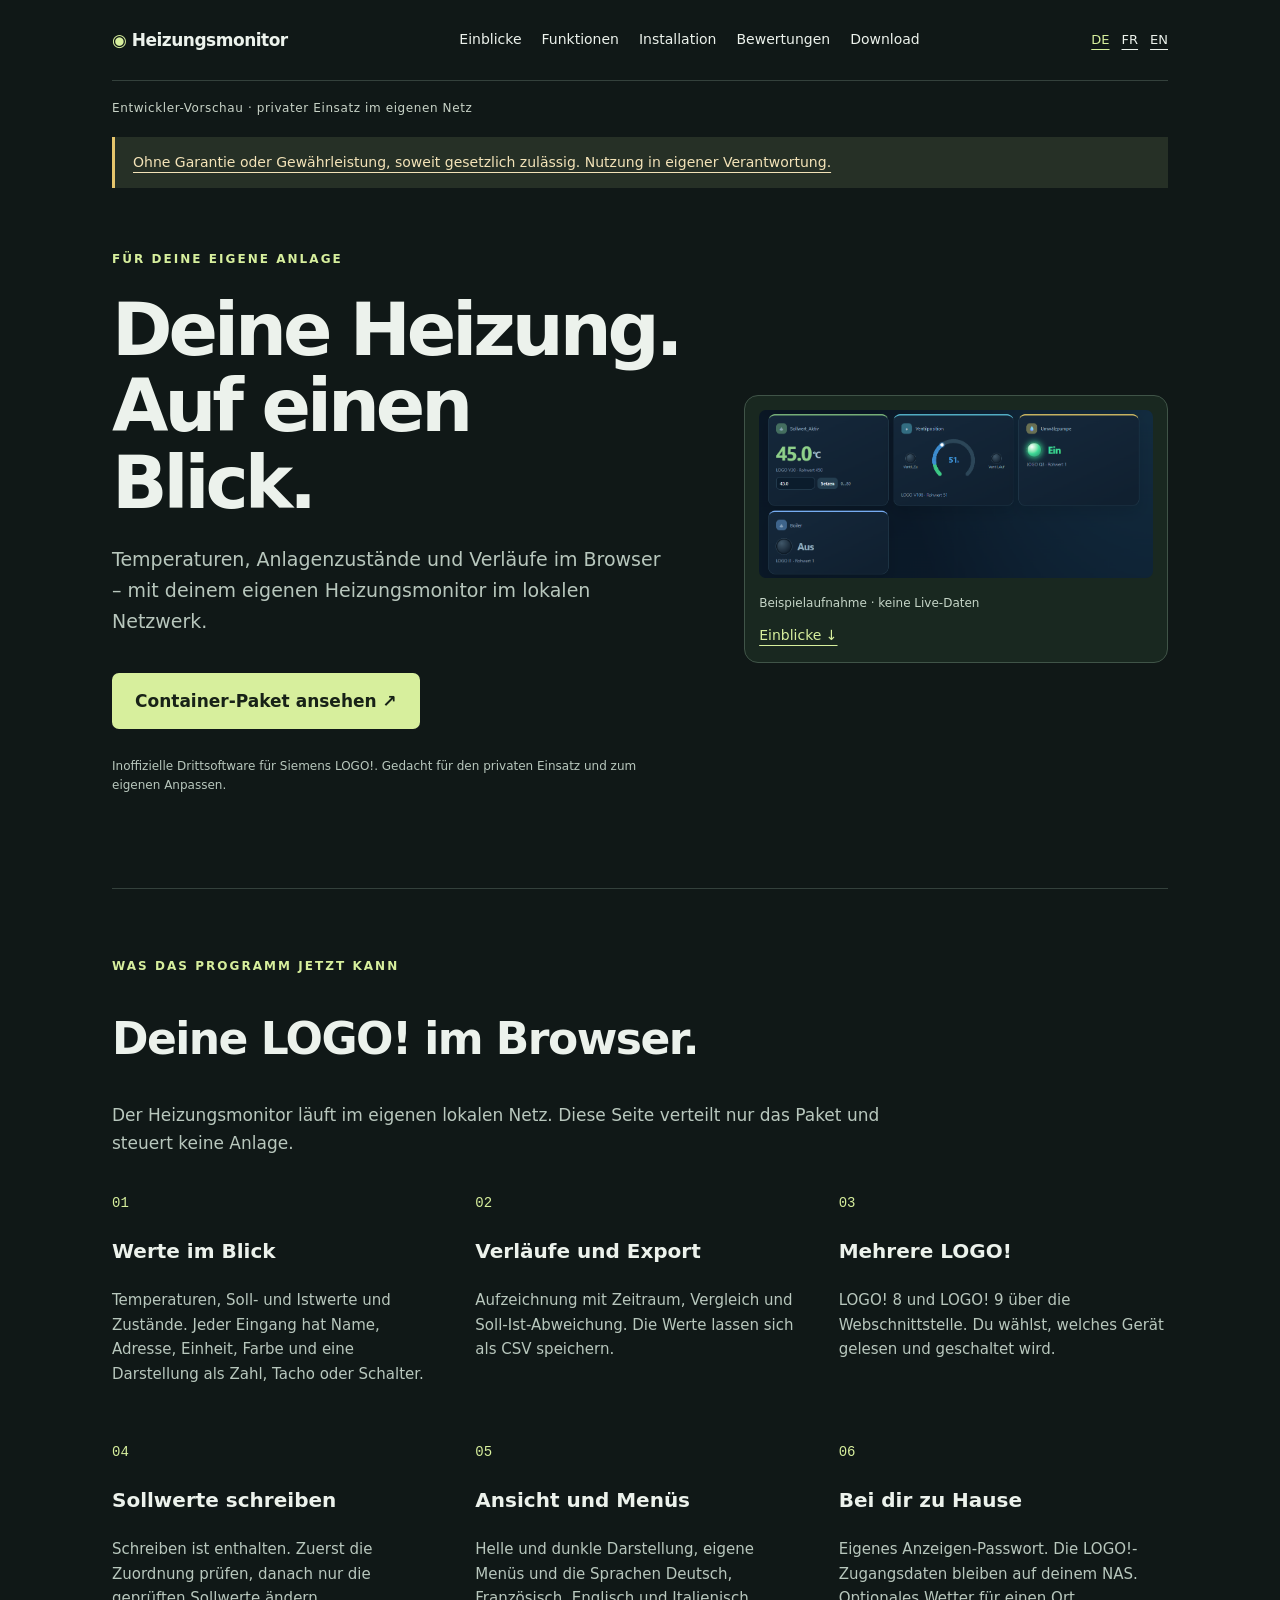
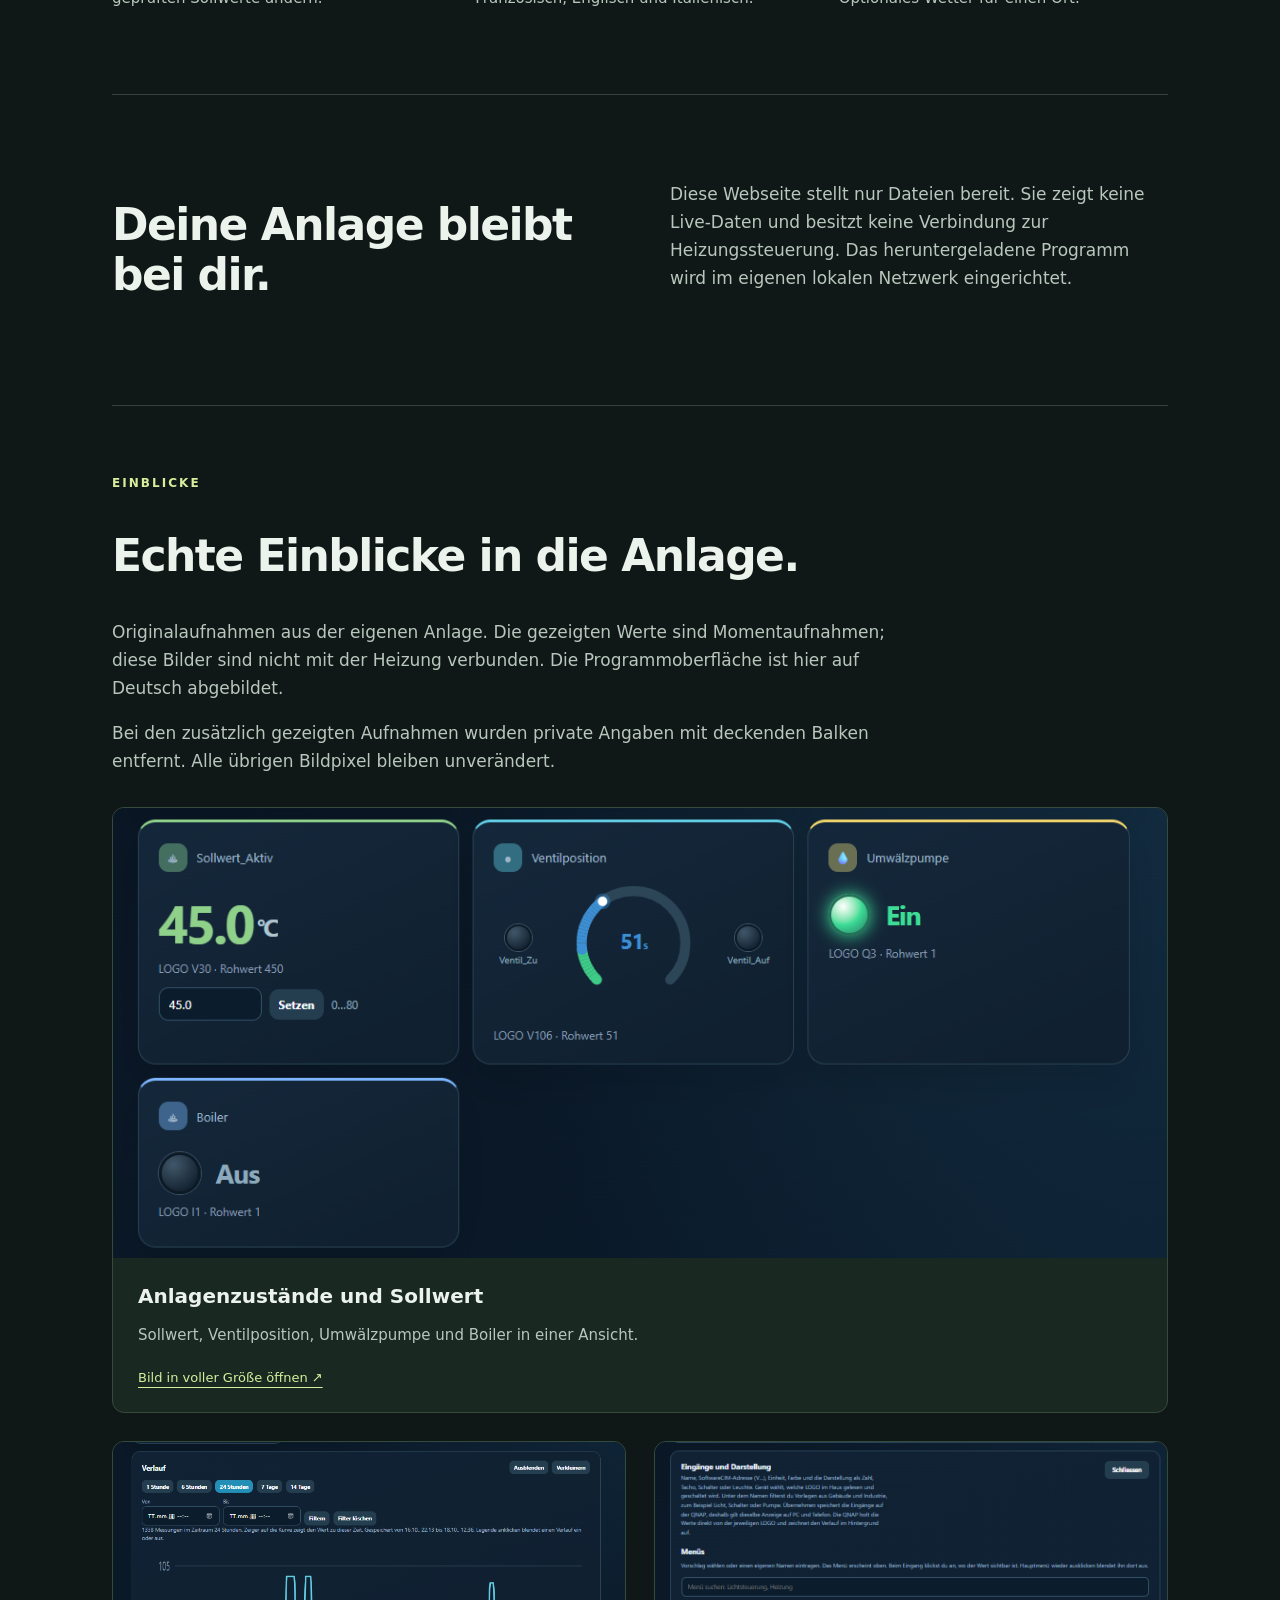
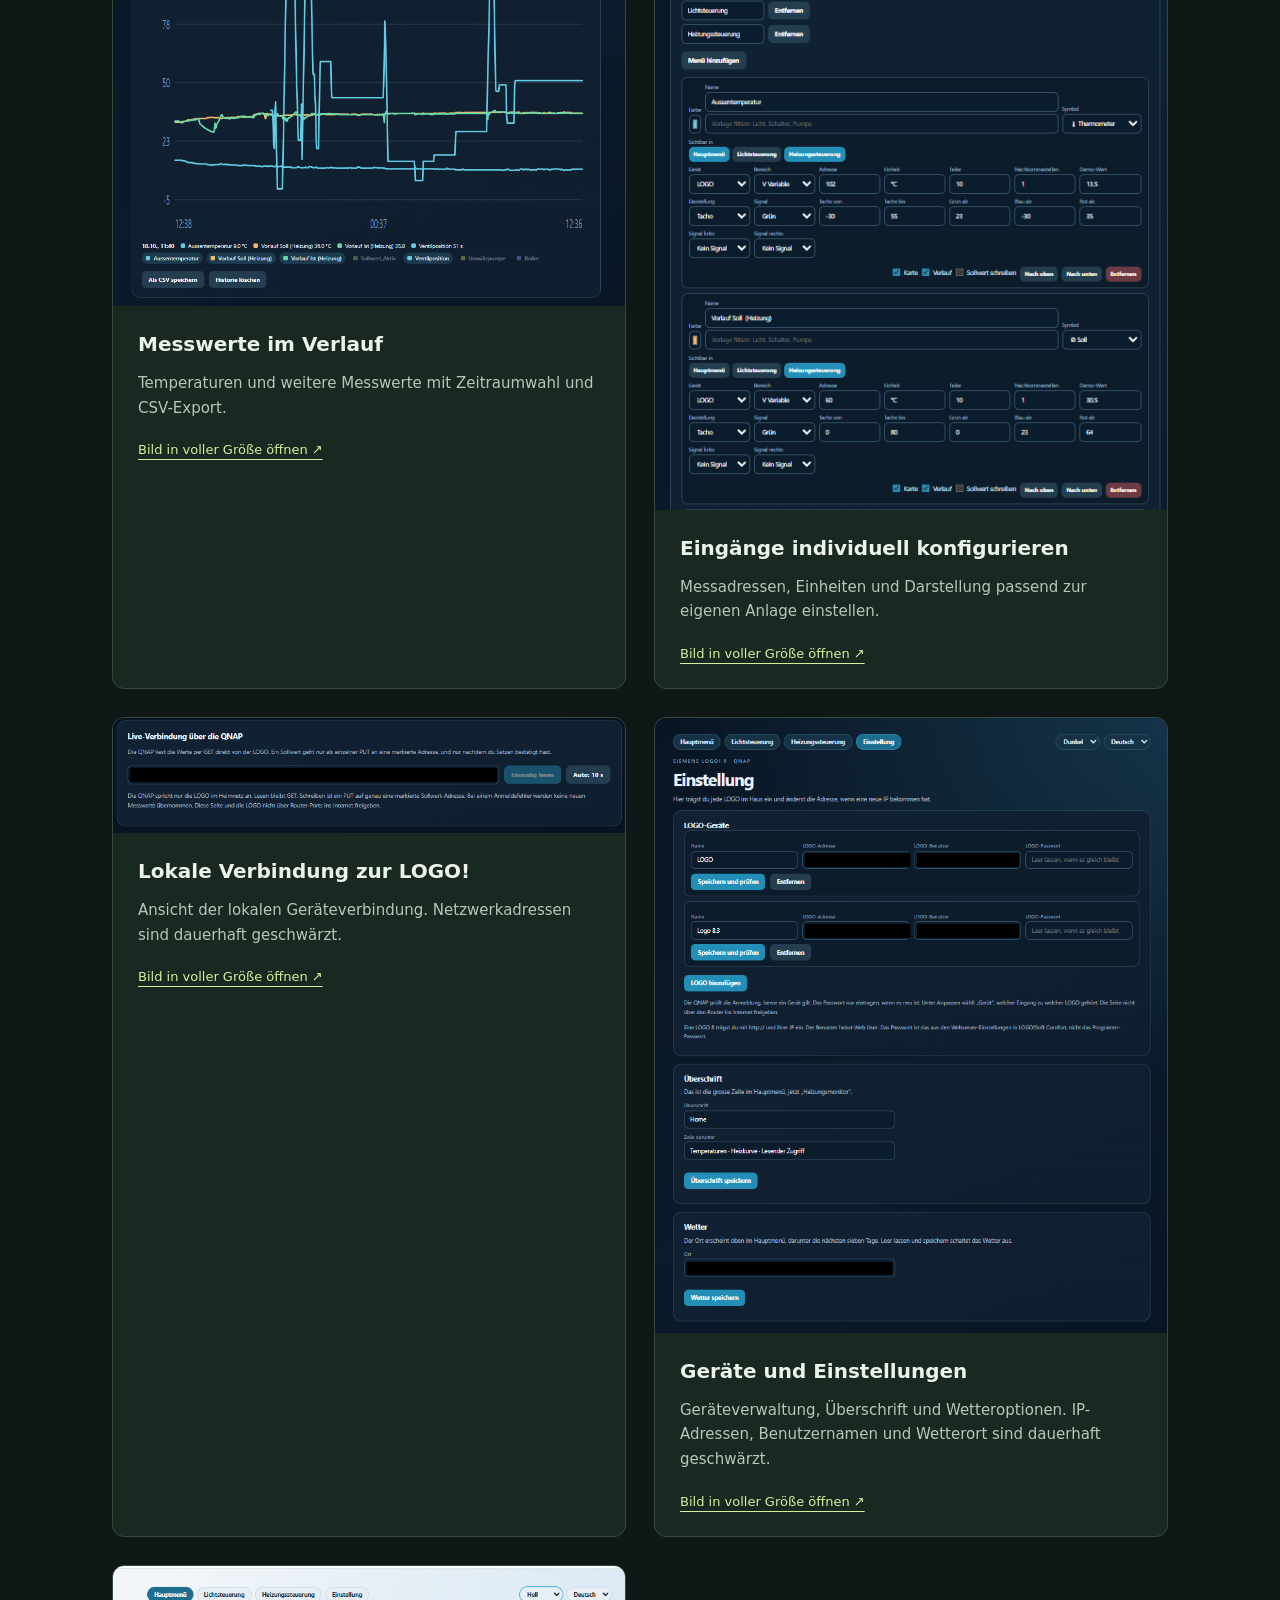
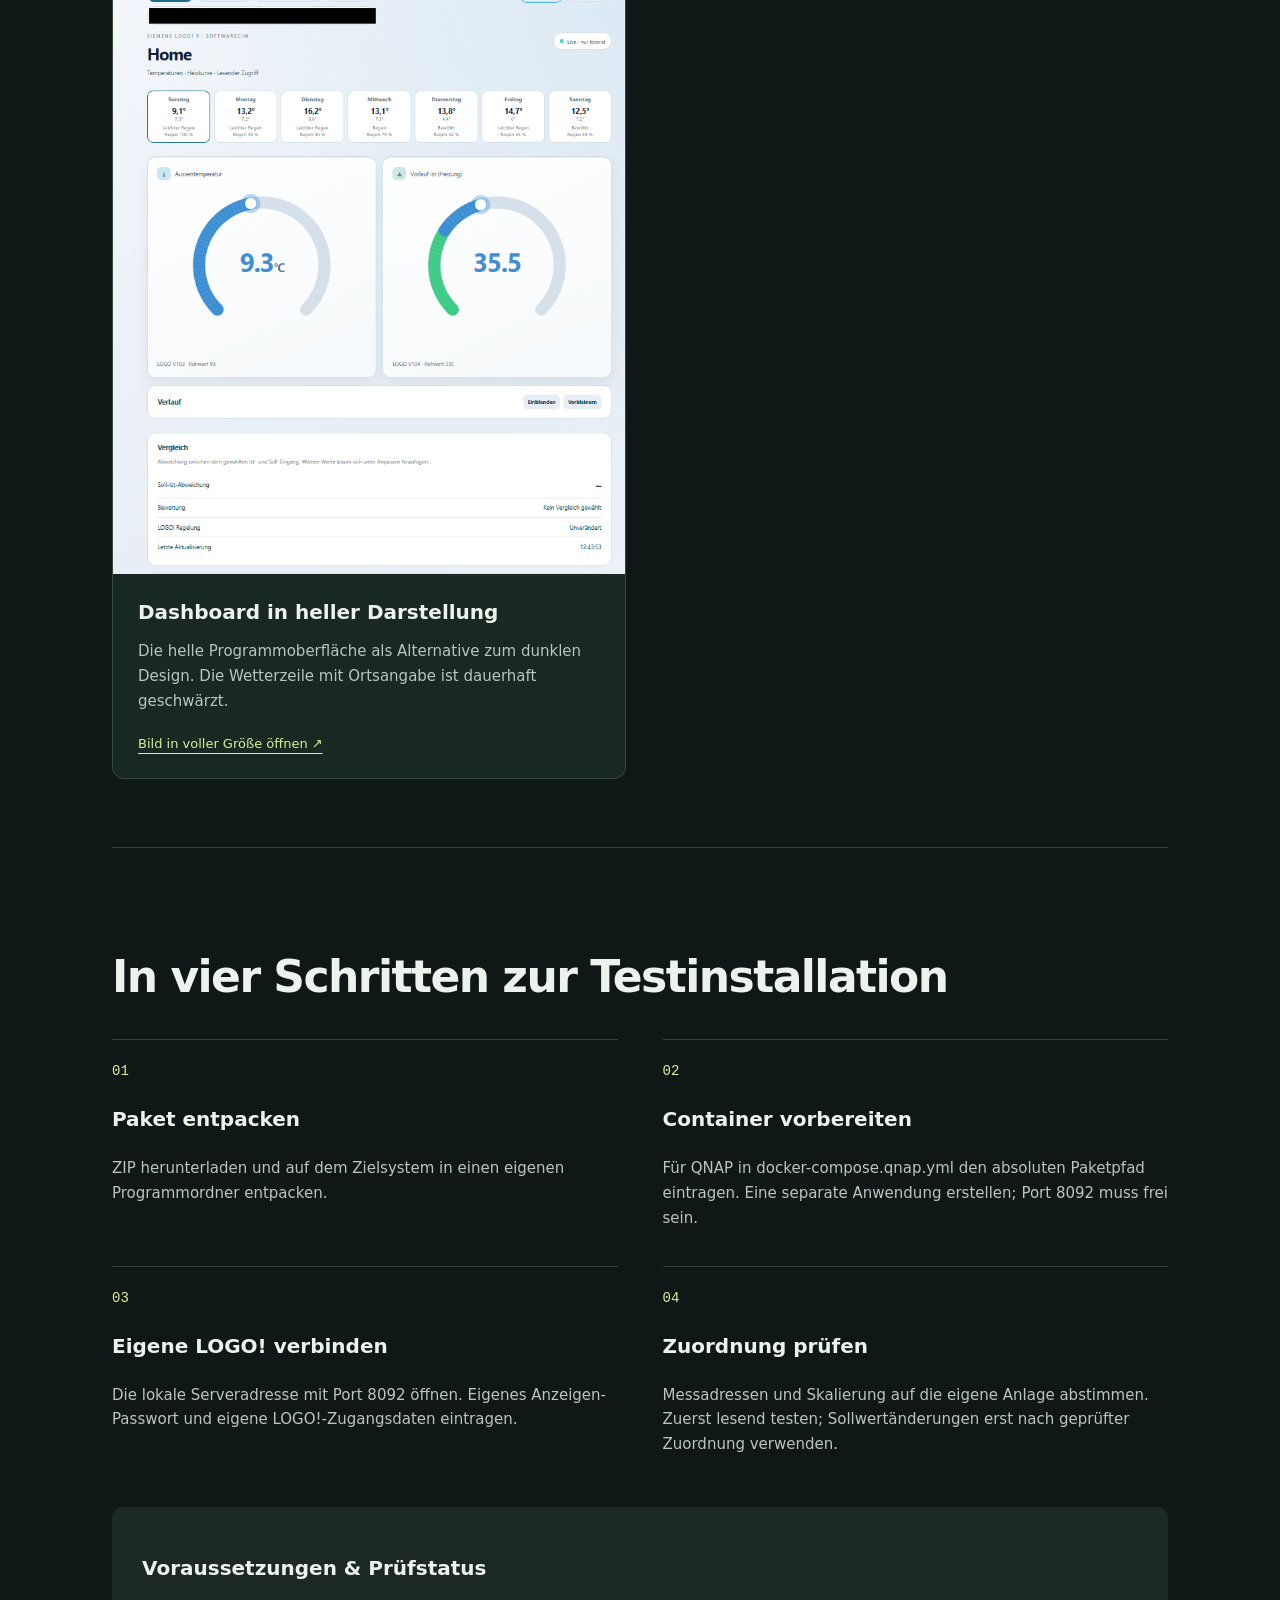
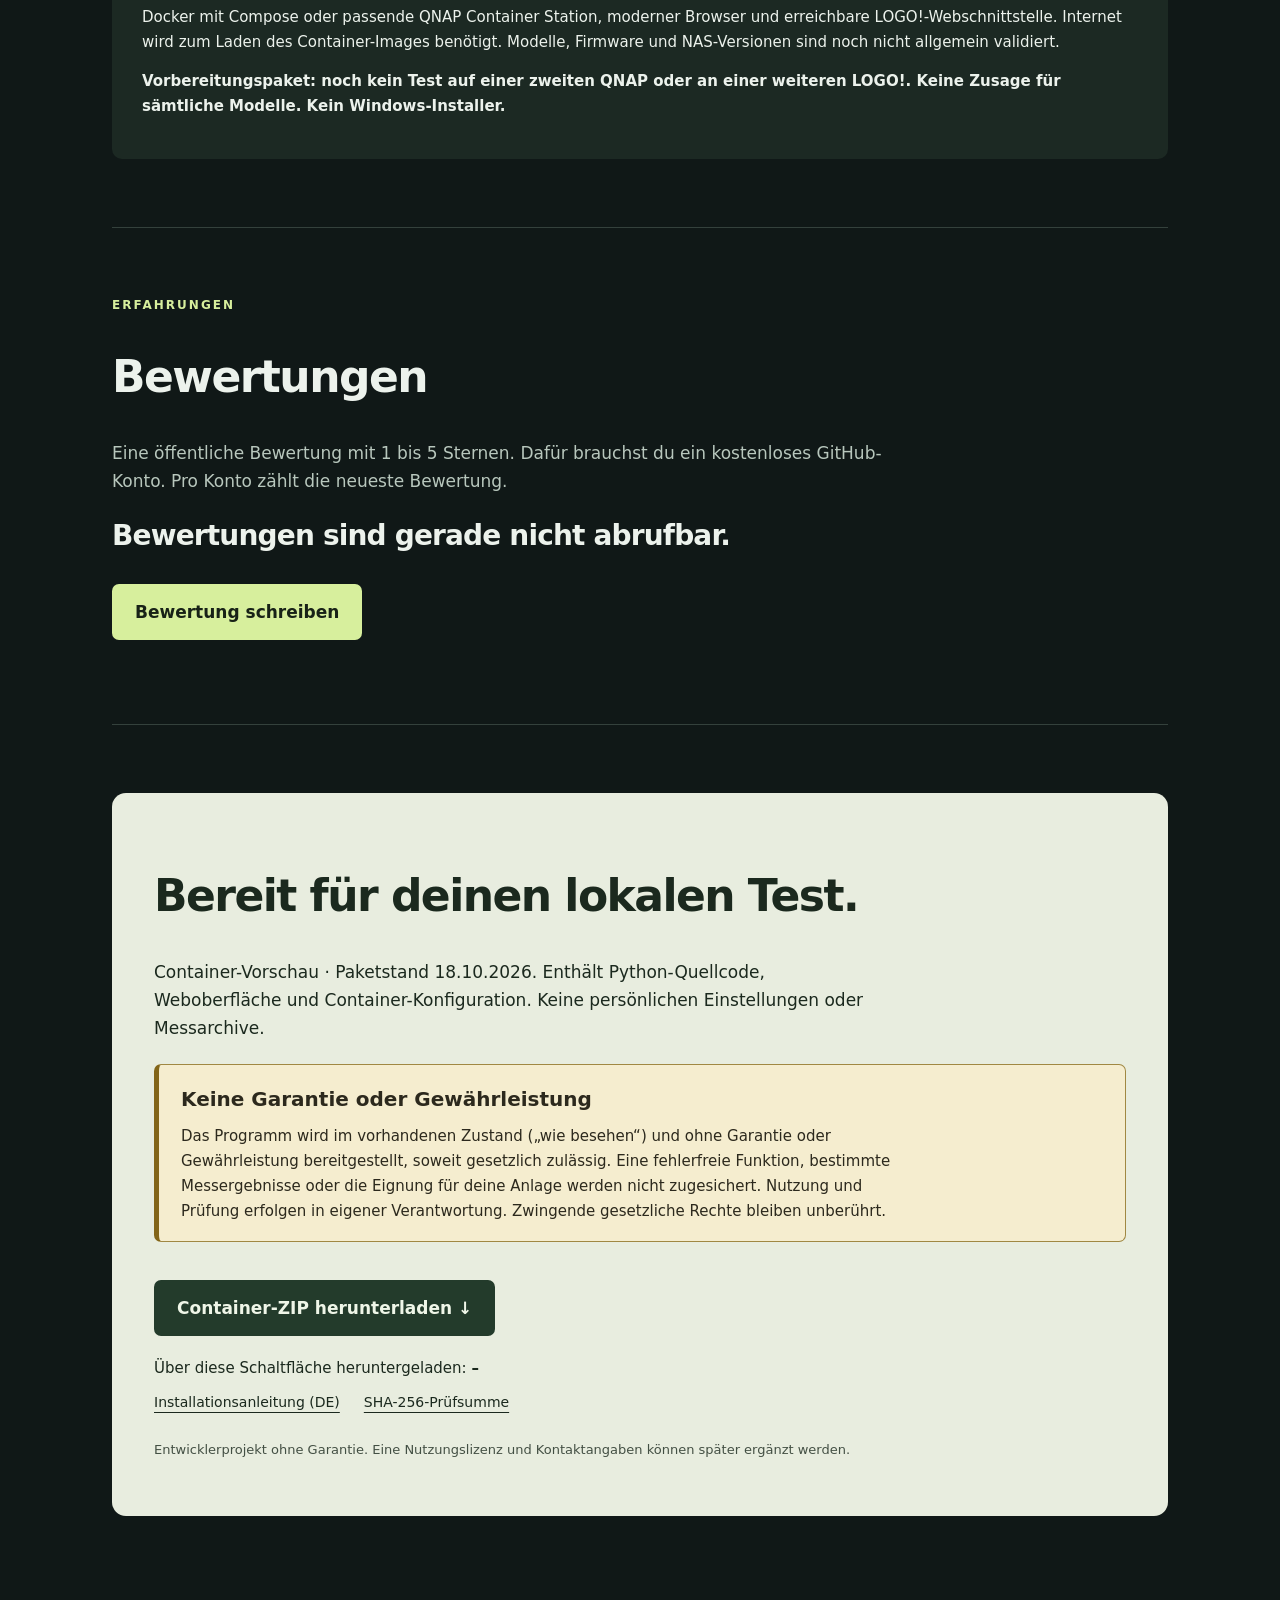
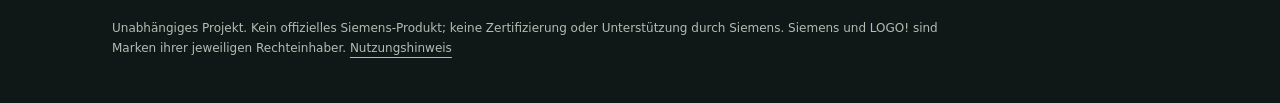
==== commit c3066020: "Beschreibe auf der Seite, was der Heizungsmonitor jetzt kann. Co-authored-by: Cursor <cursoragent@cu" ====
--- a/index.html
+++ b/index.html
@@ -1 +1 @@
-<!doctype html><html lang="de"><head><meta charset="utf-8"><meta name="viewport" content="width=device-width,initial-scale=1"><meta name="description" content="Temperaturen, Anlagenzustände und Verläufe im Browser – mit deinem eigenen Heizungsmonitor im lokalen Netzwerk."><title>Heizungsmonitor — Deutsch</title><link rel="stylesheet" href="style.css?v=ratings1"></head><body><div class="wrap"><header><a class="brand" href="index.html"><span>◉</span> Heizungsmonitor</a><nav><a href="#screenshots">Einblicke</a><a href="#features">Funktionen</a><a href="#installation">Installation</a><a href="#reviews">Bewertungen</a><a href="#download">Download</a></nav><div class="languages"><a href="index.html" lang="de" hreflang="de" aria-current="page">DE</a><a href="fr.html" lang="fr" hreflang="fr" >FR</a><a href="en.html" lang="en" hreflang="en" >EN</a></div></header><div class="draft">Entwickler-Vorschau · privater Einsatz im eigenen Netz</div><main><p class="usage-banner"><a href="#usage-notice">Ohne Garantie oder Gewährleistung, soweit gesetzlich zulässig. Nutzung in eigener Verantwortung.</a></p><section class="hero"><div><div class="tag">FÜR DEINE EIGENE ANLAGE</div><h1>Deine Heizung.<br>Auf einen Blick.</h1><p class="lead">Temperaturen, Anlagenzustände und Verläufe im Browser – mit deinem eigenen Heizungsmonitor im lokalen Netzwerk.</p><a class="button" href="#download">Container-Paket ansehen ↗</a><p class="note">Inoffizielle Drittsoftware für Siemens LOGO!. Gedacht für den privaten Einsatz und zum eigenen Anpassen.</p></div><aside class="photo-preview"><a href="#screenshots"><img src="images/anlagenzustand.png" width="1105" height="472" alt="Anlagenzustände und Sollwert"></a><p>Beispielaufnahme · keine Live-Daten</p><a href="#screenshots">Einblicke ↓</a></aside></section><section class="section" id="features"><div class="tag">BEOBACHTEN. VERSTEHEN. EINRICHTEN.</div><div class="features"><article><span class="number">01</span><h3>Werte im Blick</h3><p>Temperaturanzeigen, Soll- und Istwerte sowie Zustände in einer anpassbaren Oberfläche.</p></article><article><span class="number">02</span><h3>Verläufe verfolgen</h3><p>Aufzeichnungen und CSV-Export helfen dir, die Werte deiner Anlage nachzuvollziehen.</p></article><article><span class="number">03</span><h3>In deiner Sprache</h3><p>Die Programmoberfläche unterstützt Deutsch, Französisch, Englisch und Italienisch.</p></article></div></section><section class="section split"><h2>Deine Anlage bleibt bei dir.</h2><p>Diese Webseite stellt nur Dateien bereit. Sie zeigt keine Live-Daten und besitzt keine Verbindung zur Heizungssteuerung. Das heruntergeladene Programm wird im eigenen lokalen Netzwerk eingerichtet.</p></section><section class="section" id="screenshots"><div class="tag">EINBLICKE</div><h2>Echte Einblicke in die Anlage.</h2><p class="gallery-intro">Originalaufnahmen aus der eigenen Anlage. Die gezeigten Werte sind Momentaufnahmen; diese Bilder sind nicht mit der Heizung verbunden. Die Programmoberfläche ist hier auf Deutsch abgebildet.</p><p class="gallery-intro">Bei den zusätzlich gezeigten Aufnahmen wurden private Angaben mit deckenden Balken entfernt. Alle übrigen Bildpixel bleiben unverändert.</p><div class="screenshot-grid"><figure><a class="screenshot-link" href="images/anlagenzustand.png" target="_blank" rel="noopener" aria-label="Bild in voller Größe öffnen: Anlagenzustände und Sollwert"><img src="images/anlagenzustand.png" alt="Anlagenzustände und Sollwert" loading="lazy"></a><figcaption><h3>Anlagenzustände und Sollwert</h3><p>Sollwert, Ventilposition, Umwälzpumpe und Boiler in einer Ansicht.</p><a href="images/anlagenzustand.png" target="_blank" rel="noopener">Bild in voller Größe öffnen ↗</a></figcaption></figure><figure><a class="screenshot-link" href="images/verlauf.png" target="_blank" rel="noopener" aria-label="Bild in voller Größe öffnen: Messwerte im Verlauf"><img src="images/verlauf.png" alt="Messwerte im Verlauf" loading="lazy"></a><figcaption><h3>Messwerte im Verlauf</h3><p>Temperaturen und weitere Messwerte mit Zeitraumwahl und CSV-Export.</p><a href="images/verlauf.png" target="_blank" rel="noopener">Bild in voller Größe öffnen ↗</a></figcaption></figure><figure><a class="screenshot-link" href="images/konfiguration.png" target="_blank" rel="noopener" aria-label="Bild in voller Größe öffnen: Eingänge individuell konfigurieren"><img src="images/konfiguration.png" alt="Eingänge individuell konfigurieren" loading="lazy"></a><figcaption><h3>Eingänge individuell konfigurieren</h3><p>Messadressen, Einheiten und Darstellung passend zur eigenen Anlage einstellen.</p><a href="images/konfiguration.png" target="_blank" rel="noopener">Bild in voller Größe öffnen ↗</a></figcaption></figure><figure><a class="screenshot-link" href="images/verbindung-geschwaerzt.png" target="_blank" rel="noopener" aria-label="Bild in voller Größe öffnen: Lokale Verbindung zur LOGO!"><img src="images/verbindung-geschwaerzt.png" alt="Lokale Verbindung zur LOGO!" loading="lazy"></a><figcaption><h3>Lokale Verbindung zur LOGO!</h3><p>Ansicht der lokalen Geräteverbindung. Netzwerkadressen sind dauerhaft geschwärzt.</p><a href="images/verbindung-geschwaerzt.png" target="_blank" rel="noopener">Bild in voller Größe öffnen ↗</a></figcaption></figure><figure><a class="screenshot-link" href="images/einstellungen-geschwaerzt.png" target="_blank" rel="noopener" aria-label="Bild in voller Größe öffnen: Geräte und Einstellungen"><img src="images/einstellungen-geschwaerzt.png" alt="Geräte und Einstellungen" loading="lazy"></a><figcaption><h3>Geräte und Einstellungen</h3><p>Geräteverwaltung, Überschrift und Wetteroptionen. IP-Adressen, Benutzernamen und Wetterort sind dauerhaft geschwärzt.</p><a href="images/einstellungen-geschwaerzt.png" target="_blank" rel="noopener">Bild in voller Größe öffnen ↗</a></figcaption></figure><figure><a class="screenshot-link" href="images/helle-ansicht-geschwaerzt.png" target="_blank" rel="noopener" aria-label="Bild in voller Größe öffnen: Dashboard in heller Darstellung"><img src="images/helle-ansicht-geschwaerzt.png" alt="Dashboard in heller Darstellung" loading="lazy"></a><figcaption><h3>Dashboard in heller Darstellung</h3><p>Die helle Programmoberfläche als Alternative zum dunklen Design. Die Wetterzeile mit Ortsangabe ist dauerhaft geschwärzt.</p><a href="images/helle-ansicht-geschwaerzt.png" target="_blank" rel="noopener">Bild in voller Größe öffnen ↗</a></figcaption></figure></div></section><section class="section" id="installation"><h2>In vier Schritten zur Testinstallation</h2><ol class="steps"><li><h3>Paket entpacken</h3><p>ZIP herunterladen und auf dem Zielsystem in einen eigenen Programmordner entpacken.</p></li><li><h3>Container vorbereiten</h3><p>Für QNAP in docker-compose.qnap.yml den absoluten Paketpfad eintragen. Eine separate Anwendung erstellen; Port 8092 muss frei sein.</p></li><li><h3>Eigene LOGO! verbinden</h3><p>Die lokale Serveradresse mit Port 8092 öffnen. Eigenes Anzeigen-Passwort und eigene LOGO!-Zugangsdaten eintragen.</p></li><li><h3>Zuordnung prüfen</h3><p>Messadressen und Skalierung auf die eigene Anlage abstimmen. Zuerst lesend testen; Sollwertänderungen erst nach geprüfter Zuordnung verwenden.</p></li></ol><aside class="requirements"><h3>Voraussetzungen & Prüfstatus</h3><p>Docker mit Compose oder passende QNAP Container Station, moderner Browser und erreichbare LOGO!-Webschnittstelle. Internet wird zum Laden des Container-Images benötigt. Modelle, Firmware und NAS-Versionen sind noch nicht allgemein validiert.</p><p><strong>Vorbereitungspaket: noch kein Test auf einer zweiten QNAP oder an einer weiteren LOGO!. Keine Zusage für sämtliche Modelle. Kein Windows-Installer.</strong></p></aside></section><section class="section" id="reviews" data-empty="Noch keine Bewertungen." data-error="Bewertungen sind gerade nicht abrufbar." data-stars=" / 5" data-decimal="," data-one="Bewertung" data-many="Bewertungen" data-open="Auf GitHub öffnen"><div class="tag">ERFAHRUNGEN</div><h2>Bewertungen</h2><p class="gallery-intro">Eine öffentliche Bewertung mit 1 bis 5 Sternen. Dafür brauchst du ein kostenloses GitHub-Konto. Pro Konto zählt die neueste Bewertung.</p><p class="review-summary"><strong data-average>…</strong><span data-review-count></span></p><div class="reviews" data-review-list></div><a class="button" href="https://github.com/celo39/heizungsmonitor/issues/new?template=bewertung.yml">Bewertung schreiben</a></section><section class="section" id="download"><div class="download"><h2>Bereit für deinen lokalen Test.</h2><p>Container-Vorschau · Paketstand 18.10.2026. Enthält Python-Quellcode, Weboberfläche und Container-Konfiguration. Keine persönlichen Einstellungen oder Messarchive.</p><aside class="usage-notice" id="usage-notice"><h3>Keine Garantie oder Gewährleistung</h3><p>Das Programm wird im vorhandenen Zustand („wie besehen“) und ohne Garantie oder Gewährleistung bereitgestellt, soweit gesetzlich zulässig. Eine fehlerfreie Funktion, bestimmte Messergebnisse oder die Eignung für deine Anlage werden nicht zugesichert. Nutzung und Prüfung erfolgen in eigener Verantwortung. Zwingende gesetzliche Rechte bleiben unberührt.</p></aside><a class="button" href="https://github.com/celo39/heizungsmonitor/releases/download/v2026-10-18/heizungsmonitor-container-vorschau-2026-10-18.zip">Container-ZIP herunterladen ↓</a><p class="download-count">Über diese Schaltfläche heruntergeladen: <strong data-downloads>…</strong></p><div class="links"><a href="downloads/ANLEITUNG-DE.txt">Installationsanleitung (DE)</a><a href="downloads/SHA256SUMS.txt">SHA-256-Prüfsumme</a></div><p class="fine">Entwicklerprojekt ohne Garantie. Eine Nutzungslizenz und Kontaktangaben können später ergänzt werden.</p></div></section></main><footer>Unabhängiges Projekt. Kein offizielles Siemens-Produkt; keine Zertifizierung oder Unterstützung durch Siemens. Siemens und LOGO! sind Marken ihrer jeweiligen Rechteinhaber. <a href="#usage-notice">Nutzungshinweis</a></footer></div><script src="site.js?v=1"></script></body></html>+<!doctype html><html lang="de"><head><meta charset="utf-8"><meta name="viewport" content="width=device-width,initial-scale=1"><meta name="description" content="Temperaturen, Anlagenzustände und Verläufe im Browser – mit deinem eigenen Heizungsmonitor im lokalen Netzwerk."><title>Heizungsmonitor — Deutsch</title><link rel="stylesheet" href="style.css?v=ratings1"></head><body><div class="wrap"><header><a class="brand" href="index.html"><span>◉</span> Heizungsmonitor</a><nav><a href="#screenshots">Einblicke</a><a href="#features">Funktionen</a><a href="#installation">Installation</a><a href="#reviews">Bewertungen</a><a href="#download">Download</a></nav><div class="languages"><a href="index.html" lang="de" hreflang="de" aria-current="page">DE</a><a href="fr.html" lang="fr" hreflang="fr" >FR</a><a href="en.html" lang="en" hreflang="en" >EN</a></div></header><div class="draft">Entwickler-Vorschau · privater Einsatz im eigenen Netz</div><main><p class="usage-banner"><a href="#usage-notice">Ohne Garantie oder Gewährleistung, soweit gesetzlich zulässig. Nutzung in eigener Verantwortung.</a></p><section class="hero"><div><div class="tag">FÜR DEINE EIGENE ANLAGE</div><h1>Deine Heizung.<br>Auf einen Blick.</h1><p class="lead">Temperaturen, Anlagenzustände und Verläufe im Browser – mit deinem eigenen Heizungsmonitor im lokalen Netzwerk.</p><a class="button" href="#download">Container-Paket ansehen ↗</a><p class="note">Inoffizielle Drittsoftware für Siemens LOGO!. Gedacht für den privaten Einsatz und zum eigenen Anpassen.</p></div><aside class="photo-preview"><a href="#screenshots"><img src="images/anlagenzustand.png" width="1105" height="472" alt="Anlagenzustände und Sollwert"></a><p>Beispielaufnahme · keine Live-Daten</p><a href="#screenshots">Einblicke ↓</a></aside></section><section class="section" id="features"><div class="tag">WAS DAS PROGRAMM JETZT KANN</div><h2>Deine LOGO! im Browser.</h2><p class="gallery-intro">Der Heizungsmonitor läuft im eigenen lokalen Netz. Diese Seite verteilt nur das Paket und steuert keine Anlage.</p><div class="features"><article><span class="number">01</span><h3>Werte im Blick</h3><p>Temperaturen, Soll- und Istwerte und Zustände. Jeder Eingang hat Name, Adresse, Einheit, Farbe und eine Darstellung als Zahl, Tacho oder Schalter.</p></article><article><span class="number">02</span><h3>Verläufe und Export</h3><p>Aufzeichnung mit Zeitraum, Vergleich und Soll-Ist-Abweichung. Die Werte lassen sich als CSV speichern.</p></article><article><span class="number">03</span><h3>Mehrere LOGO!</h3><p>LOGO! 8 und LOGO! 9 über die Webschnittstelle. Du wählst, welches Gerät gelesen und geschaltet wird.</p></article><article><span class="number">04</span><h3>Sollwerte schreiben</h3><p>Schreiben ist enthalten. Zuerst die Zuordnung prüfen, danach nur die geprüften Sollwerte ändern.</p></article><article><span class="number">05</span><h3>Ansicht und Menüs</h3><p>Helle und dunkle Darstellung, eigene Menüs und die Sprachen Deutsch, Französisch, Englisch und Italienisch.</p></article><article><span class="number">06</span><h3>Bei dir zu Hause</h3><p>Eigenes Anzeigen-Passwort. Die LOGO!-Zugangsdaten bleiben auf deinem NAS. Optionales Wetter für einen Ort.</p></article></div></section><section class="section split"><h2>Deine Anlage bleibt bei dir.</h2><p>Diese Webseite stellt nur Dateien bereit. Sie zeigt keine Live-Daten und besitzt keine Verbindung zur Heizungssteuerung. Das heruntergeladene Programm wird im eigenen lokalen Netzwerk eingerichtet.</p></section><section class="section" id="screenshots"><div class="tag">EINBLICKE</div><h2>Echte Einblicke in die Anlage.</h2><p class="gallery-intro">Originalaufnahmen aus der eigenen Anlage. Die gezeigten Werte sind Momentaufnahmen; diese Bilder sind nicht mit der Heizung verbunden. Die Programmoberfläche ist hier auf Deutsch abgebildet.</p><p class="gallery-intro">Bei den zusätzlich gezeigten Aufnahmen wurden private Angaben mit deckenden Balken entfernt. Alle übrigen Bildpixel bleiben unverändert.</p><div class="screenshot-grid"><figure><a class="screenshot-link" href="images/anlagenzustand.png" target="_blank" rel="noopener" aria-label="Bild in voller Größe öffnen: Anlagenzustände und Sollwert"><img src="images/anlagenzustand.png" alt="Anlagenzustände und Sollwert" loading="lazy"></a><figcaption><h3>Anlagenzustände und Sollwert</h3><p>Sollwert, Ventilposition, Umwälzpumpe und Boiler in einer Ansicht.</p><a href="images/anlagenzustand.png" target="_blank" rel="noopener">Bild in voller Größe öffnen ↗</a></figcaption></figure><figure><a class="screenshot-link" href="images/verlauf.png" target="_blank" rel="noopener" aria-label="Bild in voller Größe öffnen: Messwerte im Verlauf"><img src="images/verlauf.png" alt="Messwerte im Verlauf" loading="lazy"></a><figcaption><h3>Messwerte im Verlauf</h3><p>Temperaturen und weitere Messwerte mit Zeitraumwahl und CSV-Export.</p><a href="images/verlauf.png" target="_blank" rel="noopener">Bild in voller Größe öffnen ↗</a></figcaption></figure><figure><a class="screenshot-link" href="images/konfiguration.png" target="_blank" rel="noopener" aria-label="Bild in voller Größe öffnen: Eingänge individuell konfigurieren"><img src="images/konfiguration.png" alt="Eingänge individuell konfigurieren" loading="lazy"></a><figcaption><h3>Eingänge individuell konfigurieren</h3><p>Messadressen, Einheiten und Darstellung passend zur eigenen Anlage einstellen.</p><a href="images/konfiguration.png" target="_blank" rel="noopener">Bild in voller Größe öffnen ↗</a></figcaption></figure><figure><a class="screenshot-link" href="images/verbindung-geschwaerzt.png" target="_blank" rel="noopener" aria-label="Bild in voller Größe öffnen: Lokale Verbindung zur LOGO!"><img src="images/verbindung-geschwaerzt.png" alt="Lokale Verbindung zur LOGO!" loading="lazy"></a><figcaption><h3>Lokale Verbindung zur LOGO!</h3><p>Ansicht der lokalen Geräteverbindung. Netzwerkadressen sind dauerhaft geschwärzt.</p><a href="images/verbindung-geschwaerzt.png" target="_blank" rel="noopener">Bild in voller Größe öffnen ↗</a></figcaption></figure><figure><a class="screenshot-link" href="images/einstellungen-geschwaerzt.png" target="_blank" rel="noopener" aria-label="Bild in voller Größe öffnen: Geräte und Einstellungen"><img src="images/einstellungen-geschwaerzt.png" alt="Geräte und Einstellungen" loading="lazy"></a><figcaption><h3>Geräte und Einstellungen</h3><p>Geräteverwaltung, Überschrift und Wetteroptionen. IP-Adressen, Benutzernamen und Wetterort sind dauerhaft geschwärzt.</p><a href="images/einstellungen-geschwaerzt.png" target="_blank" rel="noopener">Bild in voller Größe öffnen ↗</a></figcaption></figure><figure><a class="screenshot-link" href="images/helle-ansicht-geschwaerzt.png" target="_blank" rel="noopener" aria-label="Bild in voller Größe öffnen: Dashboard in heller Darstellung"><img src="images/helle-ansicht-geschwaerzt.png" alt="Dashboard in heller Darstellung" loading="lazy"></a><figcaption><h3>Dashboard in heller Darstellung</h3><p>Die helle Programmoberfläche als Alternative zum dunklen Design. Die Wetterzeile mit Ortsangabe ist dauerhaft geschwärzt.</p><a href="images/helle-ansicht-geschwaerzt.png" target="_blank" rel="noopener">Bild in voller Größe öffnen ↗</a></figcaption></figure></div></section><section class="section" id="installation"><h2>In vier Schritten zur Testinstallation</h2><ol class="steps"><li><h3>Paket entpacken</h3><p>ZIP herunterladen und auf dem Zielsystem in einen eigenen Programmordner entpacken.</p></li><li><h3>Container vorbereiten</h3><p>Für QNAP in docker-compose.qnap.yml den absoluten Paketpfad eintragen. Eine separate Anwendung erstellen; Port 8092 muss frei sein.</p></li><li><h3>Eigene LOGO! verbinden</h3><p>Die lokale Serveradresse mit Port 8092 öffnen. Eigenes Anzeigen-Passwort und eigene LOGO!-Zugangsdaten eintragen.</p></li><li><h3>Zuordnung prüfen</h3><p>Messadressen und Skalierung auf die eigene Anlage abstimmen. Zuerst lesend testen; Sollwertänderungen erst nach geprüfter Zuordnung verwenden.</p></li></ol><aside class="requirements"><h3>Voraussetzungen & Prüfstatus</h3><p>Docker mit Compose oder passende QNAP Container Station, moderner Browser und erreichbare LOGO!-Webschnittstelle. Internet wird zum Laden des Container-Images benötigt. Modelle, Firmware und NAS-Versionen sind noch nicht allgemein validiert.</p><p><strong>Vorbereitungspaket: noch kein Test auf einer zweiten QNAP oder an einer weiteren LOGO!. Keine Zusage für sämtliche Modelle. Kein Windows-Installer.</strong></p></aside></section><section class="section" id="reviews" data-empty="Noch keine Bewertungen." data-error="Bewertungen sind gerade nicht abrufbar." data-stars=" / 5" data-decimal="," data-one="Bewertung" data-many="Bewertungen" data-open="Auf GitHub öffnen"><div class="tag">ERFAHRUNGEN</div><h2>Bewertungen</h2><p class="gallery-intro">Eine öffentliche Bewertung mit 1 bis 5 Sternen. Dafür brauchst du ein kostenloses GitHub-Konto. Pro Konto zählt die neueste Bewertung.</p><p class="review-summary"><strong data-average>…</strong><span data-review-count></span></p><div class="reviews" data-review-list></div><a class="button" href="https://github.com/celo39/heizungsmonitor/issues/new?template=bewertung.yml">Bewertung schreiben</a></section><section class="section" id="download"><div class="download"><h2>Bereit für deinen lokalen Test.</h2><p>Container-Vorschau · Paketstand 18.10.2026. Enthält Python-Quellcode, Weboberfläche und Container-Konfiguration. Keine persönlichen Einstellungen oder Messarchive.</p><aside class="usage-notice" id="usage-notice"><h3>Keine Garantie oder Gewährleistung</h3><p>Das Programm wird im vorhandenen Zustand („wie besehen“) und ohne Garantie oder Gewährleistung bereitgestellt, soweit gesetzlich zulässig. Eine fehlerfreie Funktion, bestimmte Messergebnisse oder die Eignung für deine Anlage werden nicht zugesichert. Nutzung und Prüfung erfolgen in eigener Verantwortung. Zwingende gesetzliche Rechte bleiben unberührt.</p></aside><a class="button" href="https://github.com/celo39/heizungsmonitor/releases/download/v2026-10-18/heizungsmonitor-container-vorschau-2026-10-18.zip">Container-ZIP herunterladen ↓</a><p class="download-count">Über diese Schaltfläche heruntergeladen: <strong data-downloads>…</strong></p><div class="links"><a href="downloads/ANLEITUNG-DE.txt">Installationsanleitung (DE)</a><a href="downloads/SHA256SUMS.txt">SHA-256-Prüfsumme</a></div><p class="fine">Entwicklerprojekt ohne Garantie. Eine Nutzungslizenz und Kontaktangaben können später ergänzt werden.</p></div></section></main><footer>Unabhängiges Projekt. Kein offizielles Siemens-Produkt; keine Zertifizierung oder Unterstützung durch Siemens. Siemens und LOGO! sind Marken ihrer jeweiligen Rechteinhaber. <a href="#usage-notice">Nutzungshinweis</a></footer></div><script src="site.js?v=1"></script></body></html>
